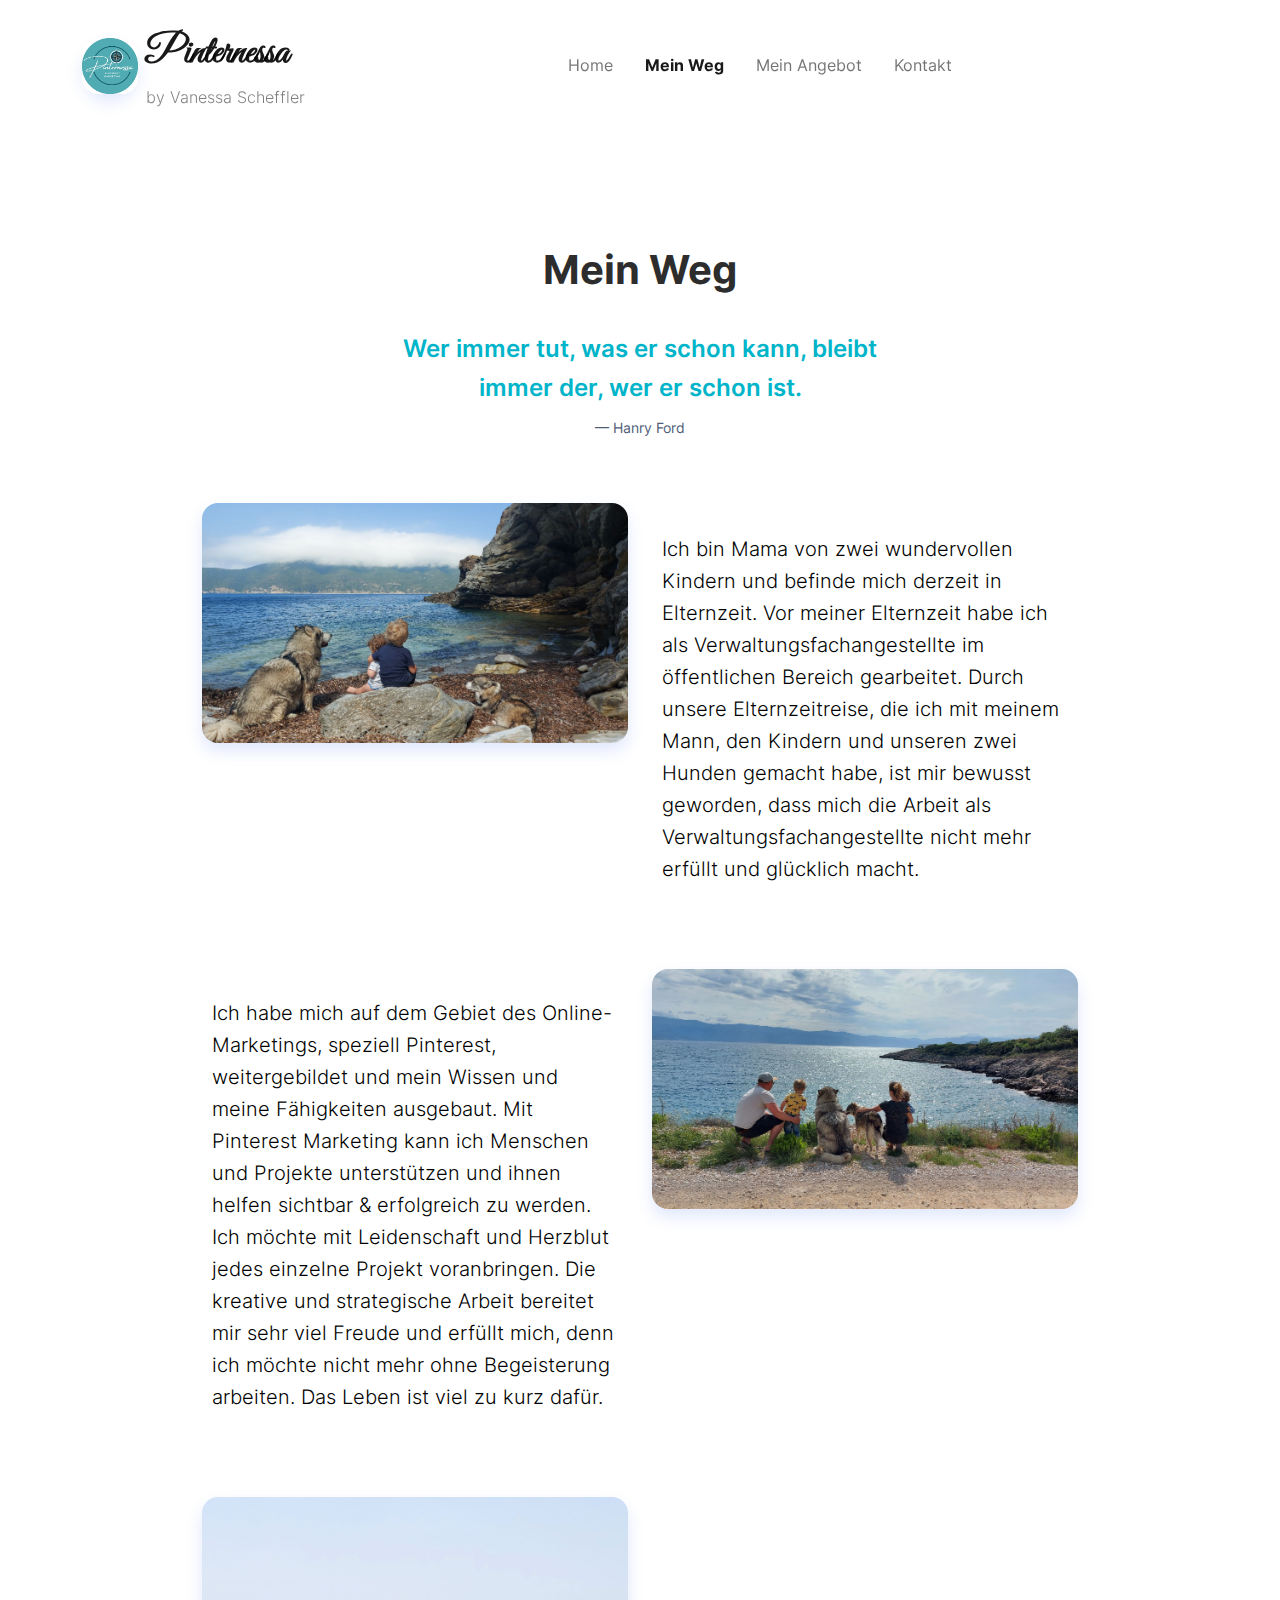
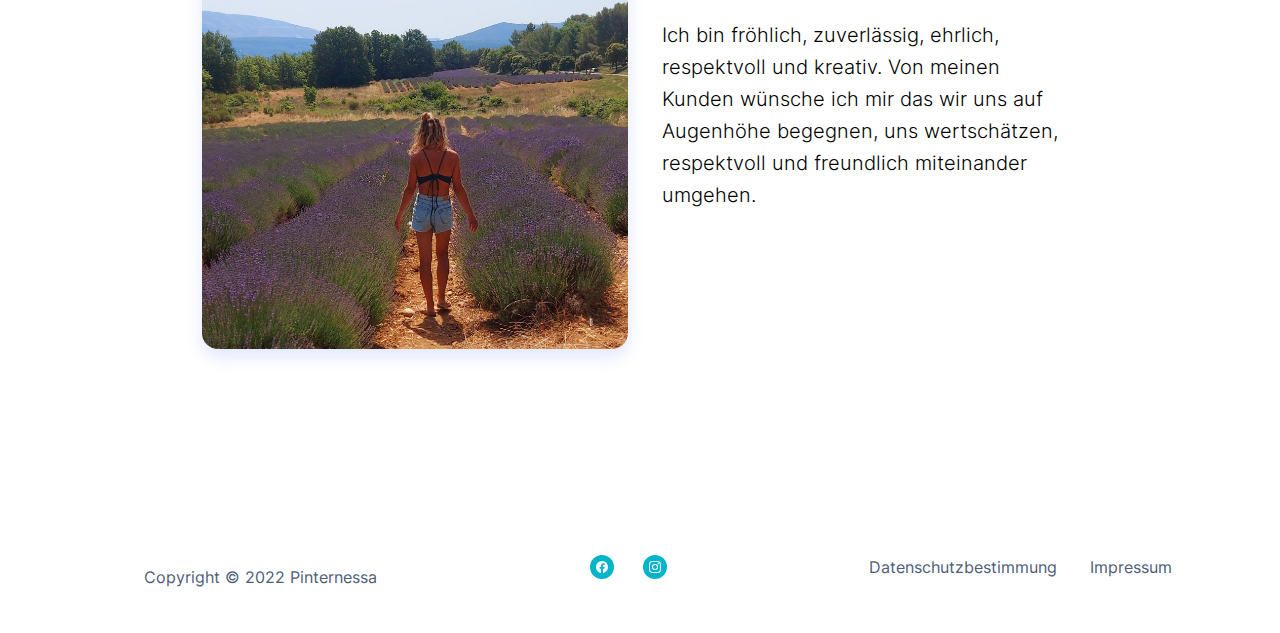
==== aboutMe.html @ 13e43223 "Init Repo" ====
<!DOCTYPE html>
<html lang="en">

<head>
    <meta charset="utf-8">
    <meta name="viewport" content="width=device-width, initial-scale=1.0, shrink-to-fit=no">
    <title>Home - Pinternessa</title>
    <link rel="stylesheet" href="assets/bootstrap/css/bootstrap.min.css">
    <link rel="stylesheet" href="assets/css/Aguafina%20Script.css">
    <link rel="stylesheet" href="assets/css/Great%20Vibes.css">
    <link rel="stylesheet" href="assets/css/Inter.css">
    <link rel="stylesheet" href="assets/css/aboute.css">
    <link rel="stylesheet" href="assets/css/Banner-Heading-Image-images.css">
    <link rel="stylesheet" href="assets/css/Footer-Clean-icons.css">
    <link rel="stylesheet" href="assets/css/Pricing-Free-Paid-badges.css">
</head>

<body style="/*background: url(&quot;design.jpg&quot;);*/background-position: 0 -60px;">
    <!-- Start: Navbar Centered Links -->
    <nav class="navbar navbar-light navbar-expand-md sticky-top d-xxl-flex justify-content-xxl-center align-items-xxl-center navbar-shrink py-3" id="mainNav">
        <div class="container"><a class="navbar-brand d-flex align-items-center" href="index.html"><span class="bs-icon-xs bs-icon-circle shadow d-flex justify-content-xxl-center align-items-xxl-center me-2 bs-icon"><img class="rounded img-fluid d-flex d-xxl-flex justify-content-center align-items-center justify-content-xxl-center align-items-xxl-center" src="assets/img/Pinternessa-logo-rund-400x400.jpg" style="border-radius: 15px;border-style: none;"></span>
                <div class="d-flex flex-column"><span class="fs-1 d-xxl-flex align-items-xxl-center" style="font-family: 'Great Vibes', serif;">Pinternessa</span><span class="fw-light text-black-50 d-xxl-flex align-items-xxl-center" style="font-size: 16px;">by Vanessa Scheffler</span></div>
            </a><button data-bs-toggle="collapse" class="navbar-toggler" data-bs-target="#navcol-1"><span class="visually-hidden">Toggle navigation</span><span class="navbar-toggler-icon"></span></button>
            <div class="collapse navbar-collapse d-xxl-flex align-items-xxl-center" id="navcol-1">
                <ul class="navbar-nav mx-auto">
                    <li class="nav-item"><a class="nav-link" href="index.html">Home</a></li>
                    <li class="nav-item"><a class="nav-link active" href="aboutMe.html">Mein Weg</a></li>
                    <li class="nav-item"><a class="nav-link" href="service.html">Mein Angebot</a></li>
                    <li class="nav-item"></li>
                    <li class="nav-item"><a class="nav-link" href="contacts.html">Kontakt</a></li>
                </ul>
            </div>
        </div>
    </nav><!-- End: Navbar Centered Links -->
    <main>
        <section>
            <!-- Start: my-story -->
            <section class="py-5">
                <!-- Start: Features Cards -->
                <div class="container py-4 py-xl-5">
                    <div class="row mb-4 mb-lg-5">
                        <div class="col-md-8 col-xl-6 col-xxl-8 text-center mx-auto">
                            <p class="fs-1 fw-bold mb-2">Mein Weg</p>
                            <figure>
                                <blockquote class="blockquote">
                                    <p class="fs-4 fw-semibold text-center text-info mb-0">Wer immer tut, was er schon kann, bleibt immer der, wer er schon ist.</p>
                                </blockquote>
                                <figcaption class="blockquote-footer fw-normal text-center text-muted">Hanry Ford</figcaption>
                            </figure>
                        </div>
                    </div>
                    <div class="row row-cols-1 row-cols-md-2 mx-auto" style="max-width: 900px;">
                        <div class="col d-xxl-flex align-items-xxl-center mb-5"><img class="rounded img-fluid shadow d-xxl-flex align-items-xxl-center" src="assets/img/20220523_105247.jpg"></div>
                        <div class="col d-md-flex align-items-md-end align-items-lg-center mb-5">
                            <div>
                                <p class="fs-5 fw-lighter text-start d-block" style="margin-top: 10px;padding-top: 20px;padding-bottom: 20px;"><span style="color: rgb(0, 0, 0); background-color: transparent;">Ich bin Mama von zwei wundervollen Kindern und befinde mich derzeit in Elternzeit. Vor meiner Elternzeit habe ich als Verwaltungsfachangestellte im öffentlichen Bereich gearbeitet. Durch unsere Elternzeitreise, die ich mit meinem Mann, den Kindern und unseren zwei Hunden gemacht habe, ist mir bewusst geworden, dass mich die Arbeit als Verwaltungsfachangestellte nicht mehr erfüllt und glücklich macht.</span><br></p>
                            </div>
                        </div>
                    </div>
                    <div class="row row-cols-1 row-cols-md-2 mx-auto" style="max-width: 900px;">
                        <div class="col d-xxl-flex order-md-last align-items-xxl-center mb-5"><img class="rounded img-fluid shadow" src="assets/img/20220514_095445.jpg"></div>
                        <div class="col d-md-flex align-items-md-end align-items-lg-center mb-5">
                            <div>
                                <h5 class="fw-bold"></h5>
                                <p class="fs-5 fw-lighter text-sm-start" style="padding-top: 20px;padding-bottom: 20px;margin-top: 0px;"><span style="color: rgb(0, 0, 0); background-color: transparent;">Ich habe mich auf dem Gebiet des Online-Marketings, speziell Pinterest, weitergebildet und mein Wissen und meine Fähigkeiten ausgebaut. Mit Pinterest Marketing kann ich Menschen und Projekte unterstützen und ihnen helfen sichtbar &amp; erfolgreich zu werden. Ich möchte mit Leidenschaft und Herzblut jedes einzelne Projekt voranbringen. Die kreative und strategische Arbeit bereitet mir sehr viel Freude und erfüllt mich, denn ich möchte nicht mehr ohne Begeisterung arbeiten. Das Leben ist viel zu kurz dafür.</span><br></p>
                            </div>
                        </div>
                    </div>
                    <div class="row row-cols-1 row-cols-md-2 mx-auto" style="max-width: 900px;">
                        <div class="col mb-5"><img class="rounded img-fluid shadow" src="assets/img/20220617_115810.jpg"></div>
                        <div class="col d-md-flex align-items-md-end align-items-lg-center mb-5">
                            <div>
                                <p class="fs-5 fw-lighter"><span style="color: rgb(0, 0, 0); background-color: transparent;">Ich bin fröhlich, zuverlässig, ehrlich, respektvoll und kreativ. Von meinen Kunden wünsche ich mir das wir uns auf Augenhöhe begegnen, uns wertschätzen, respektvoll und freundlich miteinander umgehen.</span><br></p>
                            </div>
                        </div>
                    </div>
                </div><!-- End: Features Cards -->
            </section><!-- End: my-story -->
        </section>
    </main><!-- Start: Footer Clean -->
    <footer class="text-center py-4" style="margin-top: 30px;position: relative;">
        <div class="container">
            <div class="row row-cols-1 row-cols-lg-3">
                <div class="col">
                    <p class="text-muted my-2">Copyright&nbsp;© 2022 Pinternessa</p>
                </div>
                <div class="col d-xxl-flex justify-content-xxl-center align-items-xxl-center">
                    <ul class="list-inline d-xxl-flex justify-content-xxl-center my-2">
                        <li class="list-inline-item me-4">
                            <div class="bs-icon-circle bs-icon-primary text-white text-bg-info bs-icon"><svg xmlns="http://www.w3.org/2000/svg" width="1em" height="1em" fill="currentColor" viewBox="0 0 16 16" class="bi bi-facebook">
                                    <path d="M16 8.049c0-4.446-3.582-8.05-8-8.05C3.58 0-.002 3.603-.002 8.05c0 4.017 2.926 7.347 6.75 7.951v-5.625h-2.03V8.05H6.75V6.275c0-2.017 1.195-3.131 3.022-3.131.876 0 1.791.157 1.791.157v1.98h-1.009c-.993 0-1.303.621-1.303 1.258v1.51h2.218l-.354 2.326H9.25V16c3.824-.604 6.75-3.934 6.75-7.951z"></path>
                                </svg></div>
                        </li>
                        <li class="list-inline-item" style="margin-right: 24px;">
                            <div class="bs-icon-circle bs-icon-primary text-white text-bg-info bs-icon"><svg xmlns="http://www.w3.org/2000/svg" width="1em" height="1em" fill="currentColor" viewBox="0 0 16 16" class="bi bi-instagram">
                                    <path d="M8 0C5.829 0 5.556.01 4.703.048 3.85.088 3.269.222 2.76.42a3.917 3.917 0 0 0-1.417.923A3.927 3.927 0 0 0 .42 2.76C.222 3.268.087 3.85.048 4.7.01 5.555 0 5.827 0 8.001c0 2.172.01 2.444.048 3.297.04.852.174 1.433.372 1.942.205.526.478.972.923 1.417.444.445.89.719 1.416.923.51.198 1.09.333 1.942.372C5.555 15.99 5.827 16 8 16s2.444-.01 3.298-.048c.851-.04 1.434-.174 1.943-.372a3.916 3.916 0 0 0 1.416-.923c.445-.445.718-.891.923-1.417.197-.509.332-1.09.372-1.942C15.99 10.445 16 10.173 16 8s-.01-2.445-.048-3.299c-.04-.851-.175-1.433-.372-1.941a3.926 3.926 0 0 0-.923-1.417A3.911 3.911 0 0 0 13.24.42c-.51-.198-1.092-.333-1.943-.372C10.443.01 10.172 0 7.998 0h.003zm-.717 1.442h.718c2.136 0 2.389.007 3.232.046.78.035 1.204.166 1.486.275.373.145.64.319.92.599.28.28.453.546.598.92.11.281.24.705.275 1.485.039.843.047 1.096.047 3.231s-.008 2.389-.047 3.232c-.035.78-.166 1.203-.275 1.485a2.47 2.47 0 0 1-.599.919c-.28.28-.546.453-.92.598-.28.11-.704.24-1.485.276-.843.038-1.096.047-3.232.047s-2.39-.009-3.233-.047c-.78-.036-1.203-.166-1.485-.276a2.478 2.478 0 0 1-.92-.598 2.48 2.48 0 0 1-.6-.92c-.109-.281-.24-.705-.275-1.485-.038-.843-.046-1.096-.046-3.233 0-2.136.008-2.388.046-3.231.036-.78.166-1.204.276-1.486.145-.373.319-.64.599-.92.28-.28.546-.453.92-.598.282-.11.705-.24 1.485-.276.738-.034 1.024-.044 2.515-.045v.002zm4.988 1.328a.96.96 0 1 0 0 1.92.96.96 0 0 0 0-1.92zm-4.27 1.122a4.109 4.109 0 1 0 0 8.217 4.109 4.109 0 0 0 0-8.217zm0 1.441a2.667 2.667 0 1 1 0 5.334 2.667 2.667 0 0 1 0-5.334z"></path>
                                </svg></div>
                        </li>
                    </ul>
                </div>
                <div class="col d-xxl-flex justify-content-xxl-center align-items-xxl-center">
                    <ul class="list-inline my-2">
                        <li class="list-inline-item"><a href="gdpr.html">Datenschutzbestimmung</a></li>
                        <li class="list-inline-item"><a href="imprint.html" style="padding-left: 20px;">Impressum</a></li>
                    </ul>
                </div>
            </div>
        </div>
    </footer><!-- End: Footer Clean -->
    <script src="https://cdnjs.cloudflare.com/ajax/libs/jquery/3.6.0/jquery.min.js"></script>
    <script src="https://cdn.jsdelivr.net/npm/bootstrap@5.2.0/dist/js/bootstrap.bundle.min.js"></script>
    <script src="assets/js/bold-and-bright.js"></script>
</body>

</html>
---- assets/css/Inter.css ----
@font-face {
	font-family: 'Inter';
	src: url(../../assets/fonts//s/inter/v12/UcC73FwrK3iLTeHuS_fvQtMwCp50KnMa2JL7SUc.woff2) format('woff2');
	font-weight: 300;
	font-style: normal;
	font-display: swap;
	unicode-range: U+0460-052F, U+1C80-1C88, U+20B4, U+2DE0-2DFF, U+A640-A69F, U+FE2E-FE2F;
}

@font-face {
	font-family: 'Inter';
	src: url(../../assets/fonts//s/inter/v12/UcC73FwrK3iLTeHuS_fvQtMwCp50KnMa0ZL7SUc.woff2) format('woff2');
	font-weight: 300;
	font-style: normal;
	font-display: swap;
	unicode-range: U+0301, U+0400-045F, U+0490-0491, U+04B0-04B1, U+2116;
}

@font-face {
	font-family: 'Inter';
	src: url(../../assets/fonts//s/inter/v12/UcC73FwrK3iLTeHuS_fvQtMwCp50KnMa2ZL7SUc.woff2) format('woff2');
	font-weight: 300;
	font-style: normal;
	font-display: swap;
	unicode-range: U+1F00-1FFF;
}

@font-face {
	font-family: 'Inter';
	src: url(../../assets/fonts//s/inter/v12/UcC73FwrK3iLTeHuS_fvQtMwCp50KnMa1pL7SUc.woff2) format('woff2');
	font-weight: 300;
	font-style: normal;
	font-display: swap;
	unicode-range: U+0370-03FF;
}

@font-face {
	font-family: 'Inter';
	src: url(../../assets/fonts//s/inter/v12/UcC73FwrK3iLTeHuS_fvQtMwCp50KnMa2pL7SUc.woff2) format('woff2');
	font-weight: 300;
	font-style: normal;
	font-display: swap;
	unicode-range: U+0102-0103, U+0110-0111, U+0128-0129, U+0168-0169, U+01A0-01A1, U+01AF-01B0, U+1EA0-1EF9, U+20AB;
}

@font-face {
	font-family: 'Inter';
	src: url(../../assets/fonts//s/inter/v12/UcC73FwrK3iLTeHuS_fvQtMwCp50KnMa25L7SUc.woff2) format('woff2');
	font-weight: 300;
	font-style: normal;
	font-display: swap;
	unicode-range: U+0100-024F, U+0259, U+1E00-1EFF, U+2020, U+20A0-20AB, U+20AD-20CF, U+2113, U+2C60-2C7F, U+A720-A7FF;
}

@font-face {
	font-family: 'Inter';
	src: url(../../assets/fonts//s/inter/v12/UcC73FwrK3iLTeHuS_fvQtMwCp50KnMa1ZL7.woff2) format('woff2');
	font-weight: 300;
	font-style: normal;
	font-display: swap;
	unicode-range: U+0000-00FF, U+0131, U+0152-0153, U+02BB-02BC, U+02C6, U+02DA, U+02DC, U+2000-206F, U+2074, U+20AC, U+2122, U+2191, U+2193, U+2212, U+2215, U+FEFF, U+FFFD;
}

@font-face {
	font-family: 'Inter';
	src: url(../../assets/fonts//s/inter/v12/UcC73FwrK3iLTeHuS_fvQtMwCp50KnMa2JL7SUc.woff2) format('woff2');
	font-weight: 400;
	font-style: normal;
	font-display: swap;
	unicode-range: U+0460-052F, U+1C80-1C88, U+20B4, U+2DE0-2DFF, U+A640-A69F, U+FE2E-FE2F;
}

@font-face {
	font-family: 'Inter';
	src: url(../../assets/fonts//s/inter/v12/UcC73FwrK3iLTeHuS_fvQtMwCp50KnMa0ZL7SUc.woff2) format('woff2');
	font-weight: 400;
	font-style: normal;
	font-display: swap;
	unicode-range: U+0301, U+0400-045F, U+0490-0491, U+04B0-04B1, U+2116;
}

@font-face {
	font-family: 'Inter';
	src: url(../../assets/fonts//s/inter/v12/UcC73FwrK3iLTeHuS_fvQtMwCp50KnMa2ZL7SUc.woff2) format('woff2');
	font-weight: 400;
	font-style: normal;
	font-display: swap;
	unicode-range: U+1F00-1FFF;
}

@font-face {
	font-family: 'Inter';
	src: url(../../assets/fonts//s/inter/v12/UcC73FwrK3iLTeHuS_fvQtMwCp50KnMa1pL7SUc.woff2) format('woff2');
	font-weight: 400;
	font-style: normal;
	font-display: swap;
	unicode-range: U+0370-03FF;
}

@font-face {
	font-family: 'Inter';
	src: url(../../assets/fonts//s/inter/v12/UcC73FwrK3iLTeHuS_fvQtMwCp50KnMa2pL7SUc.woff2) format('woff2');
	font-weight: 400;
	font-style: normal;
	font-display: swap;
	unicode-range: U+0102-0103, U+0110-0111, U+0128-0129, U+0168-0169, U+01A0-01A1, U+01AF-01B0, U+1EA0-1EF9, U+20AB;
}

@font-face {
	font-family: 'Inter';
	src: url(../../assets/fonts//s/inter/v12/UcC73FwrK3iLTeHuS_fvQtMwCp50KnMa25L7SUc.woff2) format('woff2');
	font-weight: 400;
	font-style: normal;
	font-display: swap;
	unicode-range: U+0100-024F, U+0259, U+1E00-1EFF, U+2020, U+20A0-20AB, U+20AD-20CF, U+2113, U+2C60-2C7F, U+A720-A7FF;
}

@font-face {
	font-family: 'Inter';
	src: url(../../assets/fonts//s/inter/v12/UcC73FwrK3iLTeHuS_fvQtMwCp50KnMa1ZL7.woff2) format('woff2');
	font-weight: 400;
	font-style: normal;
	font-display: swap;
	unicode-range: U+0000-00FF, U+0131, U+0152-0153, U+02BB-02BC, U+02C6, U+02DA, U+02DC, U+2000-206F, U+2074, U+20AC, U+2122, U+2191, U+2193, U+2212, U+2215, U+FEFF, U+FFFD;
}

@font-face {
	font-family: 'Inter';
	src: url(../../assets/fonts//s/inter/v12/UcC73FwrK3iLTeHuS_fvQtMwCp50KnMa2JL7SUc.woff2) format('woff2');
	font-weight: 600;
	font-style: normal;
	font-display: swap;
	unicode-range: U+0460-052F, U+1C80-1C88, U+20B4, U+2DE0-2DFF, U+A640-A69F, U+FE2E-FE2F;
}

@font-face {
	font-family: 'Inter';
	src: url(../../assets/fonts//s/inter/v12/UcC73FwrK3iLTeHuS_fvQtMwCp50KnMa0ZL7SUc.woff2) format('woff2');
	font-weight: 600;
	font-style: normal;
	font-display: swap;
	unicode-range: U+0301, U+0400-045F, U+0490-0491, U+04B0-04B1, U+2116;
}

@font-face {
	font-family: 'Inter';
	src: url(../../assets/fonts//s/inter/v12/UcC73FwrK3iLTeHuS_fvQtMwCp50KnMa2ZL7SUc.woff2) format('woff2');
	font-weight: 600;
	font-style: normal;
	font-display: swap;
	unicode-range: U+1F00-1FFF;
}

@font-face {
	font-family: 'Inter';
	src: url(../../assets/fonts//s/inter/v12/UcC73FwrK3iLTeHuS_fvQtMwCp50KnMa1pL7SUc.woff2) format('woff2');
	font-weight: 600;
	font-style: normal;
	font-display: swap;
	unicode-range: U+0370-03FF;
}

@font-face {
	font-family: 'Inter';
	src: url(../../assets/fonts//s/inter/v12/UcC73FwrK3iLTeHuS_fvQtMwCp50KnMa2pL7SUc.woff2) format('woff2');
	font-weight: 600;
	font-style: normal;
	font-display: swap;
	unicode-range: U+0102-0103, U+0110-0111, U+0128-0129, U+0168-0169, U+01A0-01A1, U+01AF-01B0, U+1EA0-1EF9, U+20AB;
}

@font-face {
	font-family: 'Inter';
	src: url(../../assets/fonts//s/inter/v12/UcC73FwrK3iLTeHuS_fvQtMwCp50KnMa25L7SUc.woff2) format('woff2');
	font-weight: 600;
	font-style: normal;
	font-display: swap;
	unicode-range: U+0100-024F, U+0259, U+1E00-1EFF, U+2020, U+20A0-20AB, U+20AD-20CF, U+2113, U+2C60-2C7F, U+A720-A7FF;
}

@font-face {
	font-family: 'Inter';
	src: url(../../assets/fonts//s/inter/v12/UcC73FwrK3iLTeHuS_fvQtMwCp50KnMa1ZL7.woff2) format('woff2');
	font-weight: 600;
	font-style: normal;
	font-display: swap;
	unicode-range: U+0000-00FF, U+0131, U+0152-0153, U+02BB-02BC, U+02C6, U+02DA, U+02DC, U+2000-206F, U+2074, U+20AC, U+2122, U+2191, U+2193, U+2212, U+2215, U+FEFF, U+FFFD;
}

@font-face {
	font-family: 'Inter';
	src: url(../../assets/fonts//s/inter/v12/UcC73FwrK3iLTeHuS_fvQtMwCp50KnMa2JL7SUc.woff2) format('woff2');
	font-weight: 700;
	font-style: normal;
	font-display: swap;
	unicode-range: U+0460-052F, U+1C80-1C88, U+20B4, U+2DE0-2DFF, U+A640-A69F, U+FE2E-FE2F;
}

@font-face {
	font-family: 'Inter';
	src: url(../../assets/fonts//s/inter/v12/UcC73FwrK3iLTeHuS_fvQtMwCp50KnMa0ZL7SUc.woff2) format('woff2');
	font-weight: 700;
	font-style: normal;
	font-display: swap;
	unicode-range: U+0301, U+0400-045F, U+0490-0491, U+04B0-04B1, U+2116;
}

@font-face {
	font-family: 'Inter';
	src: url(../../assets/fonts//s/inter/v12/UcC73FwrK3iLTeHuS_fvQtMwCp50KnMa2ZL7SUc.woff2) format('woff2');
	font-weight: 700;
	font-style: normal;
	font-display: swap;
	unicode-range: U+1F00-1FFF;
}

@font-face {
	font-family: 'Inter';
	src: url(../../assets/fonts//s/inter/v12/UcC73FwrK3iLTeHuS_fvQtMwCp50KnMa1pL7SUc.woff2) format('woff2');
	font-weight: 700;
	font-style: normal;
	font-display: swap;
	unicode-range: U+0370-03FF;
}

@font-face {
	font-family: 'Inter';
	src: url(../../assets/fonts//s/inter/v12/UcC73FwrK3iLTeHuS_fvQtMwCp50KnMa2pL7SUc.woff2) format('woff2');
	font-weight: 700;
	font-style: normal;
	font-display: swap;
	unicode-range: U+0102-0103, U+0110-0111, U+0128-0129, U+0168-0169, U+01A0-01A1, U+01AF-01B0, U+1EA0-1EF9, U+20AB;
}

@font-face {
	font-family: 'Inter';
	src: url(../../assets/fonts//s/inter/v12/UcC73FwrK3iLTeHuS_fvQtMwCp50KnMa25L7SUc.woff2) format('woff2');
	font-weight: 700;
	font-style: normal;
	font-display: swap;
	unicode-range: U+0100-024F, U+0259, U+1E00-1EFF, U+2020, U+20A0-20AB, U+20AD-20CF, U+2113, U+2C60-2C7F, U+A720-A7FF;
}

@font-face {
	font-family: 'Inter';
	src: url(../../assets/fonts//s/inter/v12/UcC73FwrK3iLTeHuS_fvQtMwCp50KnMa1ZL7.woff2) format('woff2');
	font-weight: 700;
	font-style: normal;
	font-display: swap;
	unicode-range: U+0000-00FF, U+0131, U+0152-0153, U+02BB-02BC, U+02C6, U+02DA, U+02DC, U+2000-206F, U+2074, U+20AC, U+2122, U+2191, U+2193, U+2212, U+2215, U+FEFF, U+FFFD;
}

@font-face {
	font-family: 'Inter';
	src: url(../../assets/fonts//s/inter/v12/UcC73FwrK3iLTeHuS_fvQtMwCp50KnMa2JL7SUc.woff2) format('woff2');
	font-weight: 800;
	font-style: normal;
	font-display: swap;
	unicode-range: U+0460-052F, U+1C80-1C88, U+20B4, U+2DE0-2DFF, U+A640-A69F, U+FE2E-FE2F;
}

@font-face {
	font-family: 'Inter';
	src: url(../../assets/fonts//s/inter/v12/UcC73FwrK3iLTeHuS_fvQtMwCp50KnMa0ZL7SUc.woff2) format('woff2');
	font-weight: 800;
	font-style: normal;
	font-display: swap;
	unicode-range: U+0301, U+0400-045F, U+0490-0491, U+04B0-04B1, U+2116;
}

@font-face {
	font-family: 'Inter';
	src: url(../../assets/fonts//s/inter/v12/UcC73FwrK3iLTeHuS_fvQtMwCp50KnMa2ZL7SUc.woff2) format('woff2');
	font-weight: 800;
	font-style: normal;
	font-display: swap;
	unicode-range: U+1F00-1FFF;
}

@font-face {
	font-family: 'Inter';
	src: url(../../assets/fonts//s/inter/v12/UcC73FwrK3iLTeHuS_fvQtMwCp50KnMa1pL7SUc.woff2) format('woff2');
	font-weight: 800;
	font-style: normal;
	font-display: swap;
	unicode-range: U+0370-03FF;
}

@font-face {
	font-family: 'Inter';
	src: url(../../assets/fonts//s/inter/v12/UcC73FwrK3iLTeHuS_fvQtMwCp50KnMa2pL7SUc.woff2) format('woff2');
	font-weight: 800;
	font-style: normal;
	font-display: swap;
	unicode-range: U+0102-0103, U+0110-0111, U+0128-0129, U+0168-0169, U+01A0-01A1, U+01AF-01B0, U+1EA0-1EF9, U+20AB;
}

@font-face {
	font-family: 'Inter';
	src: url(../../assets/fonts//s/inter/v12/UcC73FwrK3iLTeHuS_fvQtMwCp50KnMa25L7SUc.woff2) format('woff2');
	font-weight: 800;
	font-style: normal;
	font-display: swap;
	unicode-range: U+0100-024F, U+0259, U+1E00-1EFF, U+2020, U+20A0-20AB, U+20AD-20CF, U+2113, U+2C60-2C7F, U+A720-A7FF;
}

@font-face {
	font-family: 'Inter';
	src: url(../../assets/fonts//s/inter/v12/UcC73FwrK3iLTeHuS_fvQtMwCp50KnMa1ZL7.woff2) format('woff2');
	font-weight: 800;
	font-style: normal;
	font-display: swap;
	unicode-range: U+0000-00FF, U+0131, U+0152-0153, U+02BB-02BC, U+02C6, U+02DA, U+02DC, U+2000-206F, U+2074, U+20AC, U+2122, U+2191, U+2193, U+2212, U+2215, U+FEFF, U+FFFD;
}
---- assets/css/aboute.css ----
@media (min-width: 300px) {
  .bs-icon-xs.bs-icon-circle.bs-icon {
    width: 56px;
    height: 56px;
  }
}

@media (min-width: 768px) {
  h1 {
    text-align: center;
  }
}

@media (min-width: 300px) {
  section {
    position: relative;
  }
}

@media (min-width: 300px) {
  footer {
  }
}
---- assets/css/Banner-Heading-Image-images.css ----
.fit-cover {
  object-fit: cover;
}

@media (min-width: 300px) {
  p {
    padding-right: 10px;
    padding-left: 10px;
    padding-bottom: 10px;
    padding-top: 10px;
    margin-bottom: 16px;
  }
}

@media (min-width: 300px) {
  div {
    padding-top: 0px;
  }
}
---- assets/css/Footer-Clean-icons.css ----
.bs-icon {
  --bs-icon-size: .75rem;
  display: flex;
  flex-shrink: 0;
  justify-content: center;
  align-items: center;
  font-size: var(--bs-icon-size);
  width: calc(var(--bs-icon-size) * 2);
  height: calc(var(--bs-icon-size) * 2);
  color: var(--bs-primary);
}

.bs-icon-xs {
  --bs-icon-size: 1rem;
  width: calc(var(--bs-icon-size) * 1.5);
  height: calc(var(--bs-icon-size) * 1.5);
}

.bs-icon-sm {
  --bs-icon-size: 1rem;
}

.bs-icon-md {
  --bs-icon-size: 1.5rem;
}

.bs-icon-lg {
  --bs-icon-size: 2rem;
}

.bs-icon-xl {
  --bs-icon-size: 2.5rem;
}

.bs-icon.bs-icon-primary {
  color: var(--bs-white);
  background: var(--bs-primary);
}

.bs-icon.bs-icon-primary-light {
  color: var(--bs-primary);
  background: rgba(var(--bs-primary-rgb), .2);
}

.bs-icon.bs-icon-semi-white {
  color: var(--bs-primary);
  background: rgba(255, 255, 255, .5);
}

.bs-icon.bs-icon-rounded {
  border-radius: .5rem;
}

.bs-icon.bs-icon-circle {
  border-radius: 50%;
}
---- assets/css/Pricing-Free-Paid-badges.css ----
.bg-white-300 {
  background: rgba(255, 255, 255, 0.3) !important;
}

.rounded-bottom-left {
  border-radius: 0;
  border-bottom-left-radius: .25rem!important;
}

.rounded-bottom-right {
  border-radius: 0;
  border-bottom-right-radius: .25rem!important;
}
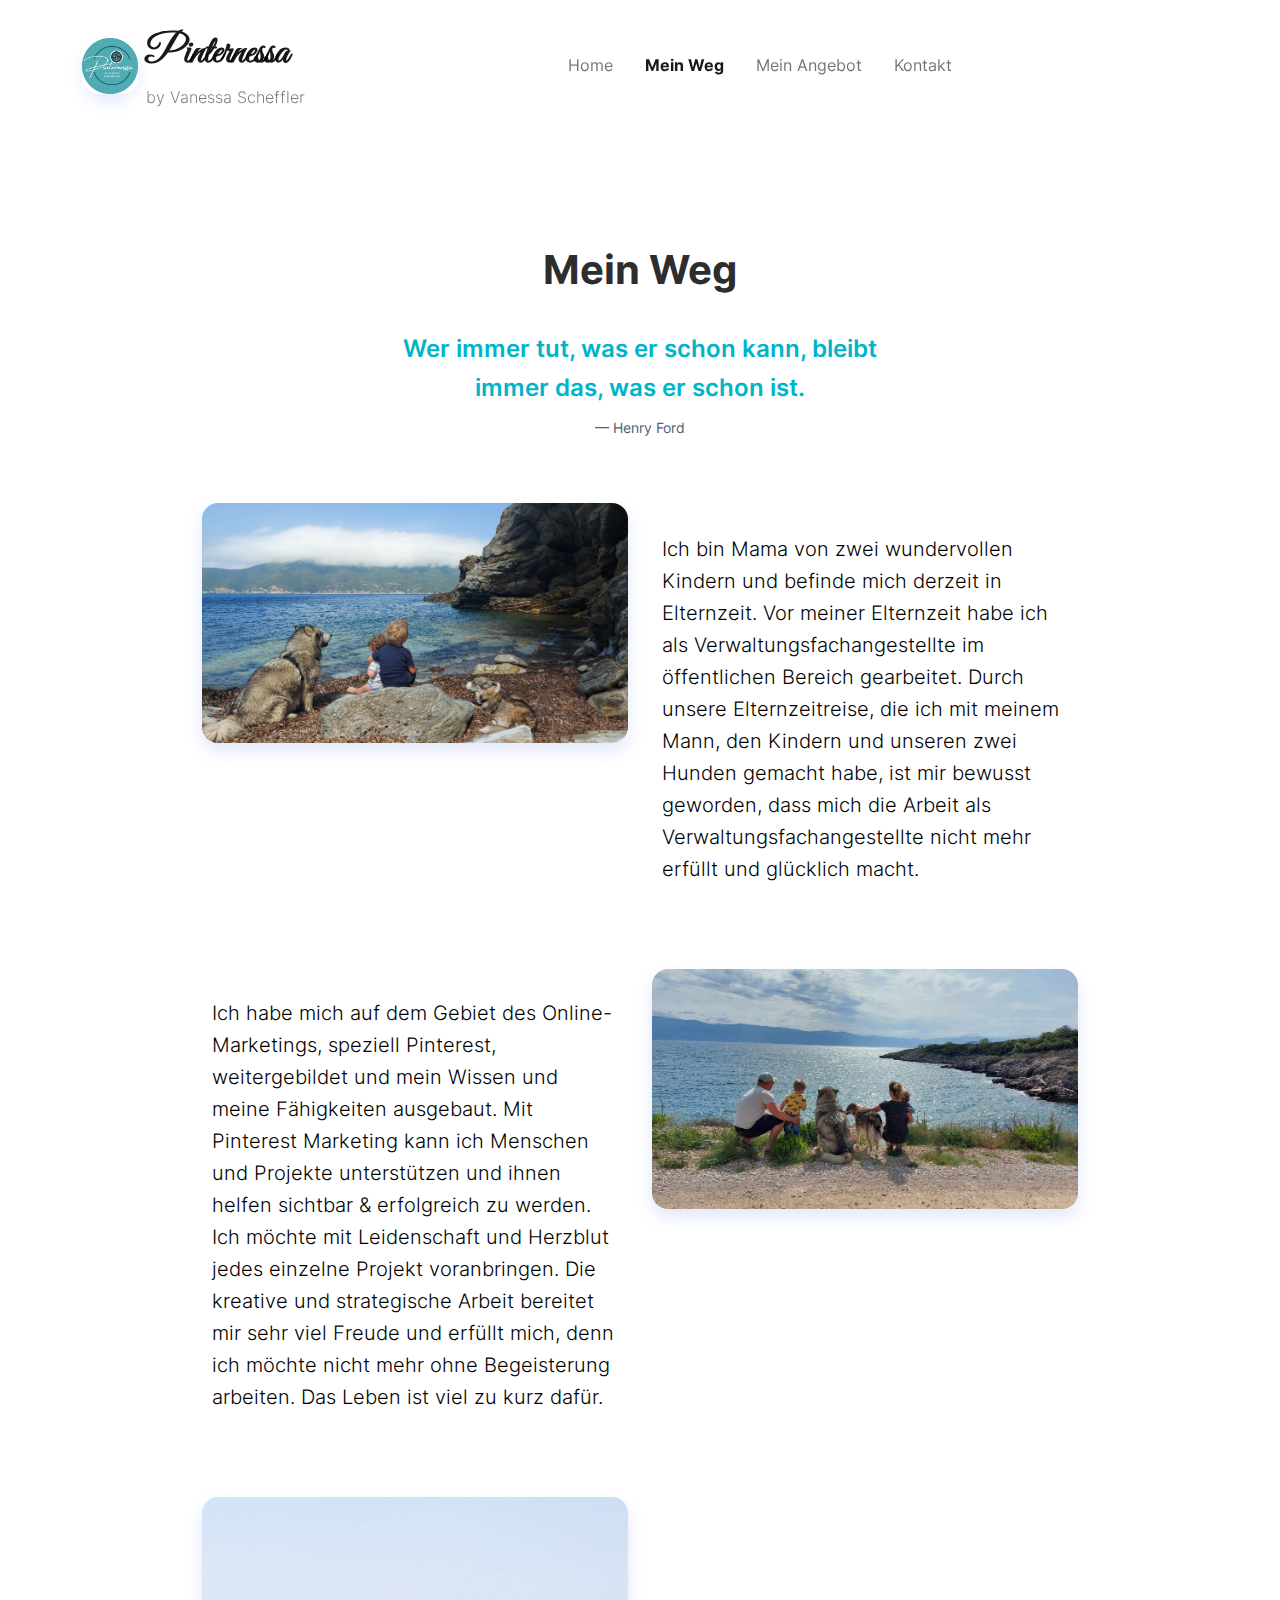
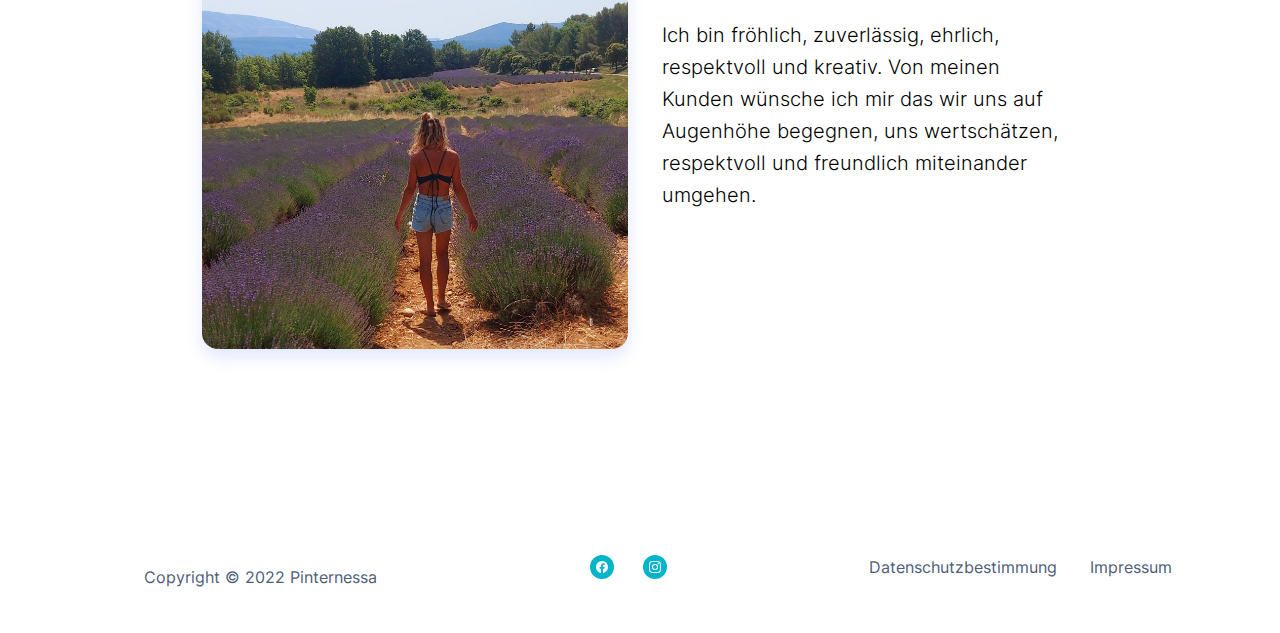
==== commit 60fc21a1: "Fix Typos" ====
--- a/aboutMe.html
+++ b/aboutMe.html
@@ -43,9 +43,9 @@
                             <p class="fs-1 fw-bold mb-2">Mein Weg</p>
                             <figure>
                                 <blockquote class="blockquote">
-                                    <p class="fs-4 fw-semibold text-center text-info mb-0">Wer immer tut, was er schon kann, bleibt immer der, wer er schon ist.</p>
+                                    <p class="fs-4 fw-semibold text-center text-info mb-0">Wer immer tut, was er schon kann, bleibt immer das, was er schon ist.</p>
                                 </blockquote>
-                                <figcaption class="blockquote-footer fw-normal text-center text-muted">Hanry Ford</figcaption>
+                                <figcaption class="blockquote-footer fw-normal text-center text-muted">Henry Ford</figcaption>
                             </figure>
                         </div>
                     </div>
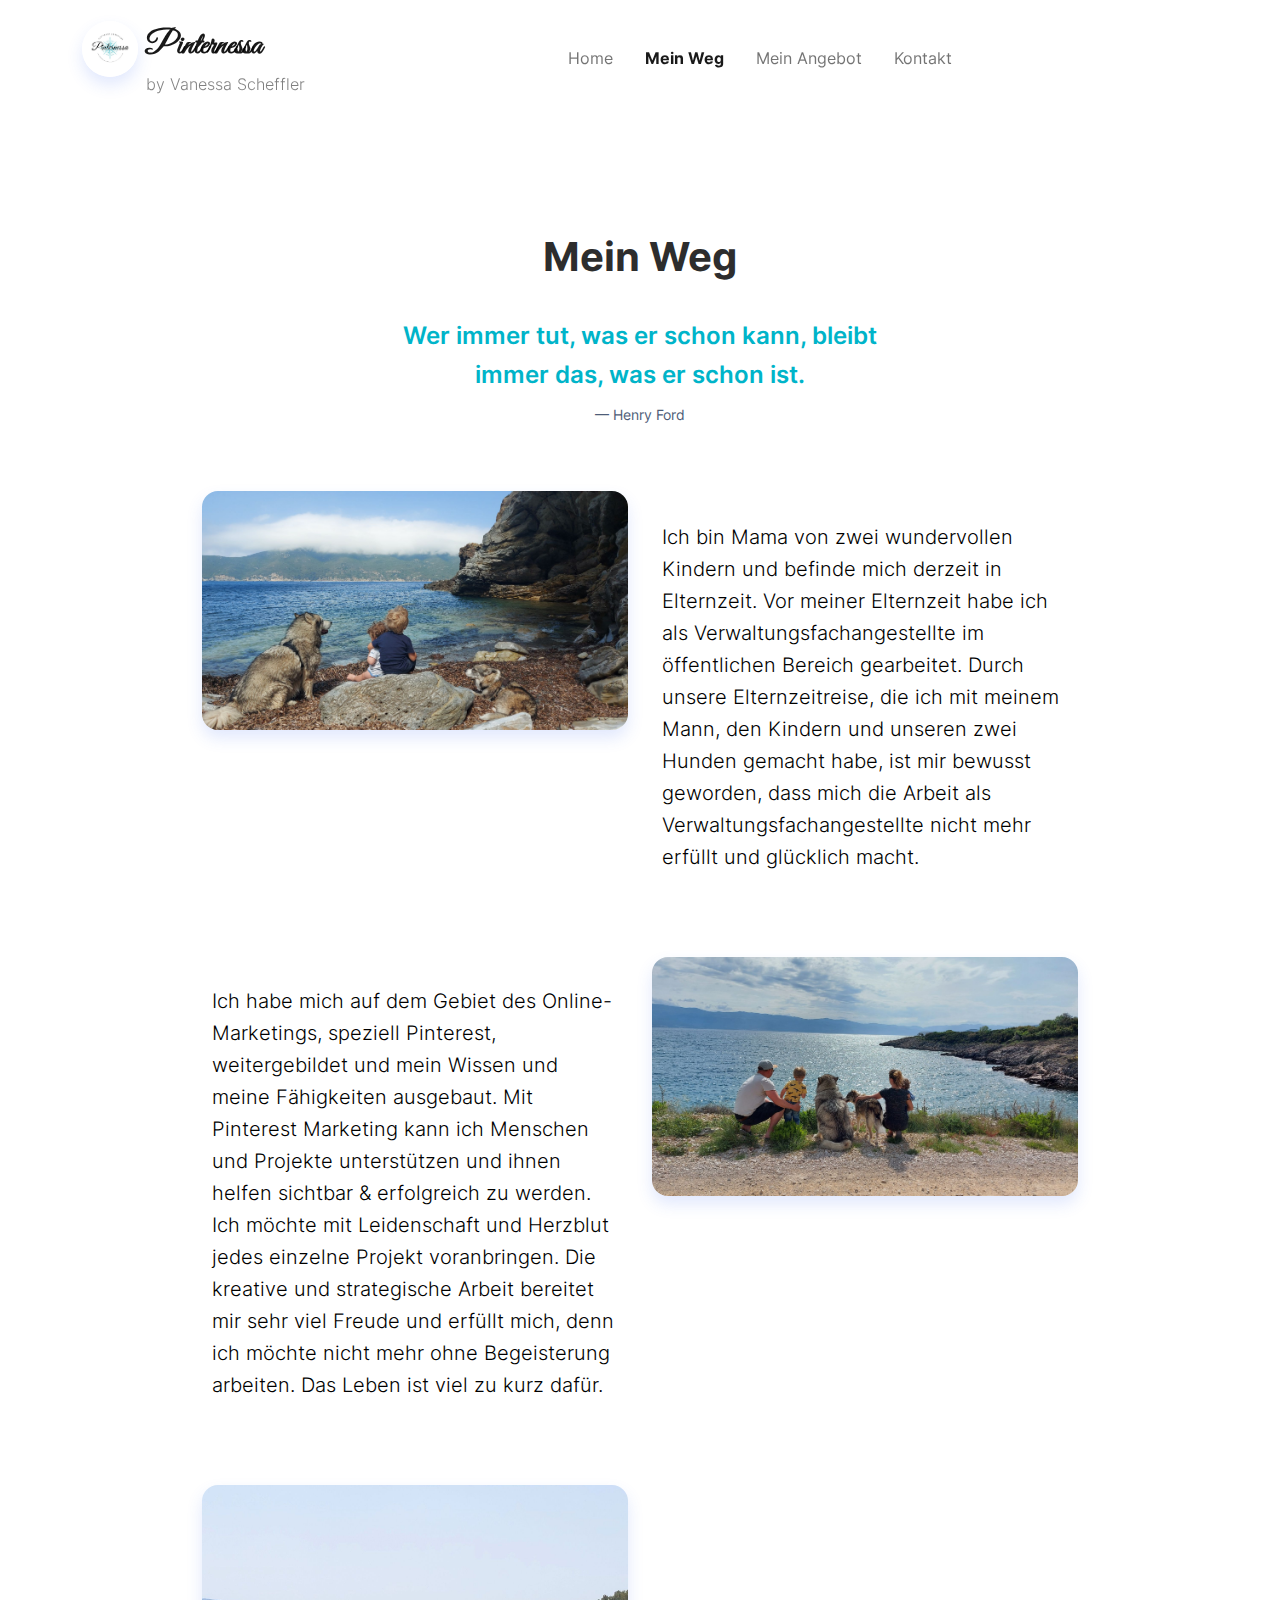
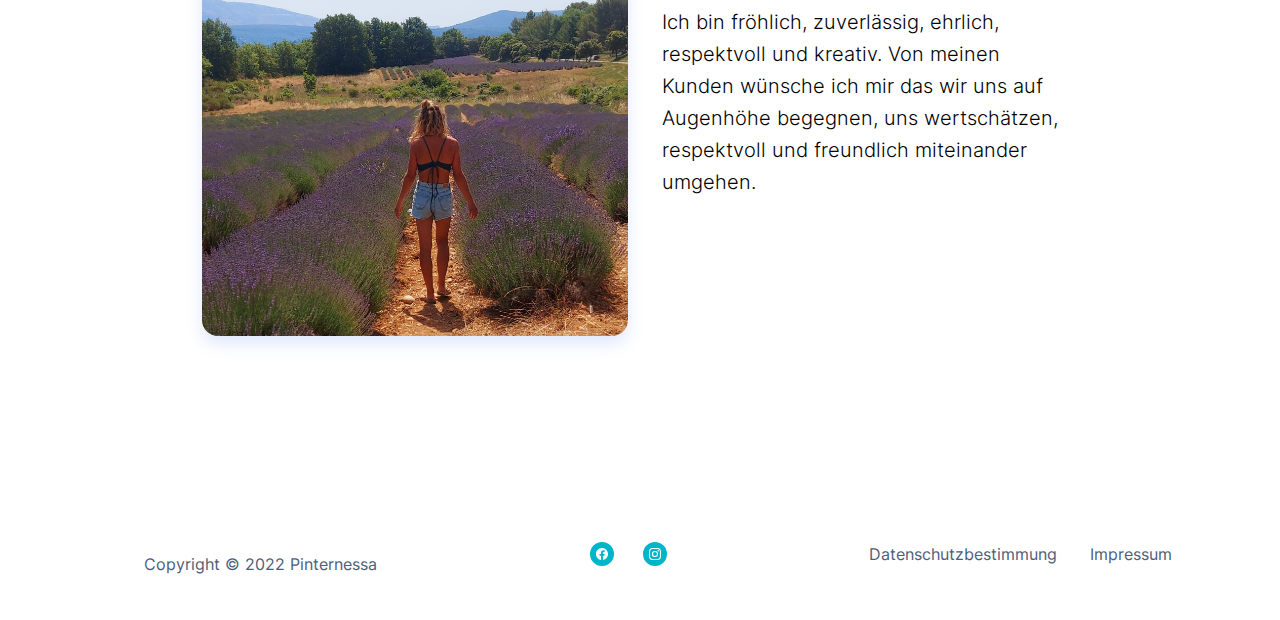
==== commit 45ac803d: "Update logo and add links for facebook and instagram" ====
--- a/aboutMe.html
+++ b/aboutMe.html
@@ -5,38 +5,35 @@
     <meta charset="utf-8">
     <meta name="viewport" content="width=device-width, initial-scale=1.0, shrink-to-fit=no">
     <title>Home - Pinternessa</title>
-    <link rel="stylesheet" href="assets/bootstrap/css/bootstrap.min.css">
-    <link rel="stylesheet" href="assets/css/Aguafina%20Script.css">
-    <link rel="stylesheet" href="assets/css/Great%20Vibes.css">
-    <link rel="stylesheet" href="assets/css/Inter.css">
-    <link rel="stylesheet" href="assets/css/aboute.css">
-    <link rel="stylesheet" href="assets/css/Banner-Heading-Image-images.css">
-    <link rel="stylesheet" href="assets/css/Footer-Clean-icons.css">
-    <link rel="stylesheet" href="assets/css/Pricing-Free-Paid-badges.css">
+    <link rel="stylesheet" href="/assets/bootstrap/css/bootstrap.min.css?h=63c49130f916e8761302328c73ff1917">
+    <link rel="stylesheet" href="/assets/css/Aguafina%20Script.css?h=c0593dbd5085aac370089d6ad6724bc7">
+    <link rel="stylesheet" href="/assets/css/Great%20Vibes.css?h=d238a261d172c9559227dc8862751a60">
+    <link rel="stylesheet" href="/assets/css/Inter.css?h=e559d4c112f0d1464320c249228c083c">
+    <link rel="stylesheet" href="/assets/css/aboute.css?h=dc24535947bfc460cdce420868512f1c">
+    <link rel="stylesheet" href="/assets/css/Banner-Heading-Image-images.css?h=a1bf7ba5e55551e3e0028fe3887bb806">
+    <link rel="stylesheet" href="/assets/css/Footer-Clean-icons.css?h=befd8a398792e305b7ffd4a176b5b585">
+    <link rel="stylesheet" href="/assets/css/Pricing-Free-Paid-badges.css?h=966f4a3faf034d0f7f9779567201fb70">
 </head>
 
 <body style="/*background: url(&quot;design.jpg&quot;);*/background-position: 0 -60px;">
-    <!-- Start: Navbar Centered Links -->
     <nav class="navbar navbar-light navbar-expand-md sticky-top d-xxl-flex justify-content-xxl-center align-items-xxl-center navbar-shrink py-3" id="mainNav">
-        <div class="container"><a class="navbar-brand d-flex align-items-center" href="index.html"><span class="bs-icon-xs bs-icon-circle shadow d-flex justify-content-xxl-center align-items-xxl-center me-2 bs-icon"><img class="rounded img-fluid d-flex d-xxl-flex justify-content-center align-items-center justify-content-xxl-center align-items-xxl-center" src="assets/img/Pinternessa-logo-rund-400x400.jpg" style="border-radius: 15px;border-style: none;"></span>
-                <div class="d-flex flex-column"><span class="fs-1 d-xxl-flex align-items-xxl-center" style="font-family: 'Great Vibes', serif;">Pinternessa</span><span class="fw-light text-black-50 d-xxl-flex align-items-xxl-center" style="font-size: 16px;">by Vanessa Scheffler</span></div>
+        <div class="container"><a class="navbar-brand d-flex justify-content-xxl-center align-items-xxl-center" href="/index.html"><span class="bs-icon-xs bs-icon-circle shadow d-flex justify-content-xxl-center align-items-xxl-center me-2 bs-icon"><img class="rounded-circle img-fluid d-flex d-xxl-flex justify-content-center align-items-center justify-content-xxl-center align-items-xxl-center" style="border-style: none;border-radius: 15px;" src="/assets/img/neues%20logo.jpg?h=c5e541caf47153fca6211c704aef795e"></span>
+                <div class="d-flex flex-column"><span class="fs-2 d-xxl-flex align-items-xxl-center" style="font-family: 'Great Vibes', serif;">Pinternessa</span><span class="fs-6 fw-light text-black-50 d-xxl-flex align-items-xxl-center" style="font-size: 16px;">by Vanessa Scheffler</span></div>
             </a><button data-bs-toggle="collapse" class="navbar-toggler" data-bs-target="#navcol-1"><span class="visually-hidden">Toggle navigation</span><span class="navbar-toggler-icon"></span></button>
             <div class="collapse navbar-collapse d-xxl-flex align-items-xxl-center" id="navcol-1">
                 <ul class="navbar-nav mx-auto">
-                    <li class="nav-item"><a class="nav-link" href="index.html">Home</a></li>
-                    <li class="nav-item"><a class="nav-link active" href="aboutMe.html">Mein Weg</a></li>
-                    <li class="nav-item"><a class="nav-link" href="service.html">Mein Angebot</a></li>
+                    <li class="nav-item"><a class="nav-link" href="/index.html">Home</a></li>
+                    <li class="nav-item"><a class="nav-link active" href="/aboutMe.html">Mein Weg</a></li>
+                    <li class="nav-item"><a class="nav-link" href="/service.html">Mein Angebot</a></li>
                     <li class="nav-item"></li>
-                    <li class="nav-item"><a class="nav-link" href="contacts.html">Kontakt</a></li>
+                    <li class="nav-item"><a class="nav-link" href="/contacts.html">Kontakt</a></li>
                 </ul>
             </div>
         </div>
-    </nav><!-- End: Navbar Centered Links -->
+    </nav>
     <main>
         <section>
-            <!-- Start: my-story -->
             <section class="py-5">
-                <!-- Start: Features Cards -->
                 <div class="container py-4 py-xl-5">
                     <div class="row mb-4 mb-lg-5">
                         <div class="col-md-8 col-xl-6 col-xxl-8 text-center mx-auto">
@@ -50,7 +47,7 @@
                         </div>
                     </div>
                     <div class="row row-cols-1 row-cols-md-2 mx-auto" style="max-width: 900px;">
-                        <div class="col d-xxl-flex align-items-xxl-center mb-5"><img class="rounded img-fluid shadow d-xxl-flex align-items-xxl-center" src="assets/img/20220523_105247.jpg"></div>
+                        <div class="col d-xxl-flex align-items-xxl-center mb-5"><img class="rounded img-fluid shadow d-xxl-flex align-items-xxl-center" src="/assets/img/20220523_105247.jpg?h=23f5b12297101e0e249c33056a0fc582"></div>
                         <div class="col d-md-flex align-items-md-end align-items-lg-center mb-5">
                             <div>
                                 <p class="fs-5 fw-lighter text-start d-block" style="margin-top: 10px;padding-top: 20px;padding-bottom: 20px;"><span style="color: rgb(0, 0, 0); background-color: transparent;">Ich bin Mama von zwei wundervollen Kindern und befinde mich derzeit in Elternzeit. Vor meiner Elternzeit habe ich als Verwaltungsfachangestellte im öffentlichen Bereich gearbeitet. Durch unsere Elternzeitreise, die ich mit meinem Mann, den Kindern und unseren zwei Hunden gemacht habe, ist mir bewusst geworden, dass mich die Arbeit als Verwaltungsfachangestellte nicht mehr erfüllt und glücklich macht.</span><br></p>
@@ -58,7 +55,7 @@
                         </div>
                     </div>
                     <div class="row row-cols-1 row-cols-md-2 mx-auto" style="max-width: 900px;">
-                        <div class="col d-xxl-flex order-md-last align-items-xxl-center mb-5"><img class="rounded img-fluid shadow" src="assets/img/20220514_095445.jpg"></div>
+                        <div class="col d-xxl-flex order-md-last align-items-xxl-center mb-5"><img class="rounded img-fluid shadow" src="/assets/img/20220514_095445.jpg?h=276dee00bfd2ab85256ff6b4b3439d46"></div>
                         <div class="col d-md-flex align-items-md-end align-items-lg-center mb-5">
                             <div>
                                 <h5 class="fw-bold"></h5>
@@ -67,18 +64,18 @@
                         </div>
                     </div>
                     <div class="row row-cols-1 row-cols-md-2 mx-auto" style="max-width: 900px;">
-                        <div class="col mb-5"><img class="rounded img-fluid shadow" src="assets/img/20220617_115810.jpg"></div>
+                        <div class="col mb-5"><img class="rounded img-fluid shadow" src="/assets/img/20220617_115810.jpg?h=028caeea8b2e6e6afdc4f77cc7495ca6"></div>
                         <div class="col d-md-flex align-items-md-end align-items-lg-center mb-5">
                             <div>
                                 <p class="fs-5 fw-lighter"><span style="color: rgb(0, 0, 0); background-color: transparent;">Ich bin fröhlich, zuverlässig, ehrlich, respektvoll und kreativ. Von meinen Kunden wünsche ich mir das wir uns auf Augenhöhe begegnen, uns wertschätzen, respektvoll und freundlich miteinander umgehen.</span><br></p>
                             </div>
                         </div>
                     </div>
-                </div><!-- End: Features Cards -->
-            </section><!-- End: my-story -->
+                </div>
+            </section>
         </section>
-    </main><!-- Start: Footer Clean -->
-    <footer class="text-center py-4" style="margin-top: 30px;position: relative;">
+    </main>
+    <footer class="text-center py-4" style="margin-top: 30px;">
         <div class="container">
             <div class="row row-cols-1 row-cols-lg-3">
                 <div class="col">
@@ -86,30 +83,30 @@
                 </div>
                 <div class="col d-xxl-flex justify-content-xxl-center align-items-xxl-center">
                     <ul class="list-inline d-xxl-flex justify-content-xxl-center my-2">
-                        <li class="list-inline-item me-4">
-                            <div class="bs-icon-circle bs-icon-primary text-white text-bg-info bs-icon"><svg xmlns="http://www.w3.org/2000/svg" width="1em" height="1em" fill="currentColor" viewBox="0 0 16 16" class="bi bi-facebook">
-                                    <path d="M16 8.049c0-4.446-3.582-8.05-8-8.05C3.58 0-.002 3.603-.002 8.05c0 4.017 2.926 7.347 6.75 7.951v-5.625h-2.03V8.05H6.75V6.275c0-2.017 1.195-3.131 3.022-3.131.876 0 1.791.157 1.791.157v1.98h-1.009c-.993 0-1.303.621-1.303 1.258v1.51h2.218l-.354 2.326H9.25V16c3.824-.604 6.75-3.934 6.75-7.951z"></path>
-                                </svg></div>
-                        </li>
-                        <li class="list-inline-item" style="margin-right: 24px;">
-                            <div class="bs-icon-circle bs-icon-primary text-white text-bg-info bs-icon"><svg xmlns="http://www.w3.org/2000/svg" width="1em" height="1em" fill="currentColor" viewBox="0 0 16 16" class="bi bi-instagram">
-                                    <path d="M8 0C5.829 0 5.556.01 4.703.048 3.85.088 3.269.222 2.76.42a3.917 3.917 0 0 0-1.417.923A3.927 3.927 0 0 0 .42 2.76C.222 3.268.087 3.85.048 4.7.01 5.555 0 5.827 0 8.001c0 2.172.01 2.444.048 3.297.04.852.174 1.433.372 1.942.205.526.478.972.923 1.417.444.445.89.719 1.416.923.51.198 1.09.333 1.942.372C5.555 15.99 5.827 16 8 16s2.444-.01 3.298-.048c.851-.04 1.434-.174 1.943-.372a3.916 3.916 0 0 0 1.416-.923c.445-.445.718-.891.923-1.417.197-.509.332-1.09.372-1.942C15.99 10.445 16 10.173 16 8s-.01-2.445-.048-3.299c-.04-.851-.175-1.433-.372-1.941a3.926 3.926 0 0 0-.923-1.417A3.911 3.911 0 0 0 13.24.42c-.51-.198-1.092-.333-1.943-.372C10.443.01 10.172 0 7.998 0h.003zm-.717 1.442h.718c2.136 0 2.389.007 3.232.046.78.035 1.204.166 1.486.275.373.145.64.319.92.599.28.28.453.546.598.92.11.281.24.705.275 1.485.039.843.047 1.096.047 3.231s-.008 2.389-.047 3.232c-.035.78-.166 1.203-.275 1.485a2.47 2.47 0 0 1-.599.919c-.28.28-.546.453-.92.598-.28.11-.704.24-1.485.276-.843.038-1.096.047-3.232.047s-2.39-.009-3.233-.047c-.78-.036-1.203-.166-1.485-.276a2.478 2.478 0 0 1-.92-.598 2.48 2.48 0 0 1-.6-.92c-.109-.281-.24-.705-.275-1.485-.038-.843-.046-1.096-.046-3.233 0-2.136.008-2.388.046-3.231.036-.78.166-1.204.276-1.486.145-.373.319-.64.599-.92.28-.28.546-.453.92-.598.282-.11.705-.24 1.485-.276.738-.034 1.024-.044 2.515-.045v.002zm4.988 1.328a.96.96 0 1 0 0 1.92.96.96 0 0 0 0-1.92zm-4.27 1.122a4.109 4.109 0 1 0 0 8.217 4.109 4.109 0 0 0 0-8.217zm0 1.441a2.667 2.667 0 1 1 0 5.334 2.667 2.667 0 0 1 0-5.334z"></path>
-                                </svg></div>
-                        </li>
+                        <li class="list-inline-item me-4"><a href="https://www.facebook.com/profile.php?id=100085278049199">
+                                <div class="bs-icon-circle bs-icon-primary text-white text-bg-info bs-icon"><svg xmlns="http://www.w3.org/2000/svg" width="1em" height="1em" fill="currentColor" viewBox="0 0 16 16" class="bi bi-facebook">
+                                        <path d="M16 8.049c0-4.446-3.582-8.05-8-8.05C3.58 0-.002 3.603-.002 8.05c0 4.017 2.926 7.347 6.75 7.951v-5.625h-2.03V8.05H6.75V6.275c0-2.017 1.195-3.131 3.022-3.131.876 0 1.791.157 1.791.157v1.98h-1.009c-.993 0-1.303.621-1.303 1.258v1.51h2.218l-.354 2.326H9.25V16c3.824-.604 6.75-3.934 6.75-7.951z"></path>
+                                    </svg></div>
+                            </a></li>
+                        <li class="list-inline-item" style="margin-right: 24px;"><a href="https://www.instagram.com/nesse95/">
+                                <div class="bs-icon-circle bs-icon-primary text-white text-bg-info bs-icon"><svg xmlns="http://www.w3.org/2000/svg" width="1em" height="1em" fill="currentColor" viewBox="0 0 16 16" class="bi bi-instagram">
+                                        <path d="M8 0C5.829 0 5.556.01 4.703.048 3.85.088 3.269.222 2.76.42a3.917 3.917 0 0 0-1.417.923A3.927 3.927 0 0 0 .42 2.76C.222 3.268.087 3.85.048 4.7.01 5.555 0 5.827 0 8.001c0 2.172.01 2.444.048 3.297.04.852.174 1.433.372 1.942.205.526.478.972.923 1.417.444.445.89.719 1.416.923.51.198 1.09.333 1.942.372C5.555 15.99 5.827 16 8 16s2.444-.01 3.298-.048c.851-.04 1.434-.174 1.943-.372a3.916 3.916 0 0 0 1.416-.923c.445-.445.718-.891.923-1.417.197-.509.332-1.09.372-1.942C15.99 10.445 16 10.173 16 8s-.01-2.445-.048-3.299c-.04-.851-.175-1.433-.372-1.941a3.926 3.926 0 0 0-.923-1.417A3.911 3.911 0 0 0 13.24.42c-.51-.198-1.092-.333-1.943-.372C10.443.01 10.172 0 7.998 0h.003zm-.717 1.442h.718c2.136 0 2.389.007 3.232.046.78.035 1.204.166 1.486.275.373.145.64.319.92.599.28.28.453.546.598.92.11.281.24.705.275 1.485.039.843.047 1.096.047 3.231s-.008 2.389-.047 3.232c-.035.78-.166 1.203-.275 1.485a2.47 2.47 0 0 1-.599.919c-.28.28-.546.453-.92.598-.28.11-.704.24-1.485.276-.843.038-1.096.047-3.232.047s-2.39-.009-3.233-.047c-.78-.036-1.203-.166-1.485-.276a2.478 2.478 0 0 1-.92-.598 2.48 2.48 0 0 1-.6-.92c-.109-.281-.24-.705-.275-1.485-.038-.843-.046-1.096-.046-3.233 0-2.136.008-2.388.046-3.231.036-.78.166-1.204.276-1.486.145-.373.319-.64.599-.92.28-.28.546-.453.92-.598.282-.11.705-.24 1.485-.276.738-.034 1.024-.044 2.515-.045v.002zm4.988 1.328a.96.96 0 1 0 0 1.92.96.96 0 0 0 0-1.92zm-4.27 1.122a4.109 4.109 0 1 0 0 8.217 4.109 4.109 0 0 0 0-8.217zm0 1.441a2.667 2.667 0 1 1 0 5.334 2.667 2.667 0 0 1 0-5.334z"></path>
+                                    </svg></div>
+                            </a></li>
                     </ul>
                 </div>
                 <div class="col d-xxl-flex justify-content-xxl-center align-items-xxl-center">
                     <ul class="list-inline my-2">
-                        <li class="list-inline-item"><a href="gdpr.html">Datenschutzbestimmung</a></li>
-                        <li class="list-inline-item"><a href="imprint.html" style="padding-left: 20px;">Impressum</a></li>
+                        <li class="list-inline-item"><a href="/gdpr.html">Datenschutzbestimmung</a></li>
+                        <li class="list-inline-item"><a href="/imprint.html" style="padding-left: 20px;">Impressum</a></li>
                     </ul>
                 </div>
             </div>
         </div>
-    </footer><!-- End: Footer Clean -->
+    </footer>
     <script src="https://cdnjs.cloudflare.com/ajax/libs/jquery/3.6.0/jquery.min.js"></script>
     <script src="https://cdn.jsdelivr.net/npm/bootstrap@5.2.0/dist/js/bootstrap.bundle.min.js"></script>
-    <script src="assets/js/bold-and-bright.js"></script>
+    <script src="/assets/js/bold-and-bright.js?h=914b066f52f5e2b2583e4d1558c90518"></script>
 </body>
 
 </html>--- a/assets/css/Inter.css
+++ b/assets/css/Inter.css
@@ -1,312 +1,312 @@
 @font-face {
 	font-family: 'Inter';
-	src: url(../../assets/fonts//s/inter/v12/UcC73FwrK3iLTeHuS_fvQtMwCp50KnMa2JL7SUc.woff2) format('woff2');
-	font-weight: 300;
-	font-style: normal;
-	font-display: swap;
-	unicode-range: U+0460-052F, U+1C80-1C88, U+20B4, U+2DE0-2DFF, U+A640-A69F, U+FE2E-FE2F;
-}
-
-@font-face {
-	font-family: 'Inter';
-	src: url(../../assets/fonts//s/inter/v12/UcC73FwrK3iLTeHuS_fvQtMwCp50KnMa0ZL7SUc.woff2) format('woff2');
-	font-weight: 300;
-	font-style: normal;
-	font-display: swap;
-	unicode-range: U+0301, U+0400-045F, U+0490-0491, U+04B0-04B1, U+2116;
-}
-
-@font-face {
-	font-family: 'Inter';
-	src: url(../../assets/fonts//s/inter/v12/UcC73FwrK3iLTeHuS_fvQtMwCp50KnMa2ZL7SUc.woff2) format('woff2');
-	font-weight: 300;
-	font-style: normal;
-	font-display: swap;
-	unicode-range: U+1F00-1FFF;
-}
-
-@font-face {
-	font-family: 'Inter';
-	src: url(../../assets/fonts//s/inter/v12/UcC73FwrK3iLTeHuS_fvQtMwCp50KnMa1pL7SUc.woff2) format('woff2');
-	font-weight: 300;
-	font-style: normal;
-	font-display: swap;
-	unicode-range: U+0370-03FF;
-}
-
-@font-face {
-	font-family: 'Inter';
-	src: url(../../assets/fonts//s/inter/v12/UcC73FwrK3iLTeHuS_fvQtMwCp50KnMa2pL7SUc.woff2) format('woff2');
-	font-weight: 300;
-	font-style: normal;
-	font-display: swap;
-	unicode-range: U+0102-0103, U+0110-0111, U+0128-0129, U+0168-0169, U+01A0-01A1, U+01AF-01B0, U+1EA0-1EF9, U+20AB;
-}
-
-@font-face {
-	font-family: 'Inter';
-	src: url(../../assets/fonts//s/inter/v12/UcC73FwrK3iLTeHuS_fvQtMwCp50KnMa25L7SUc.woff2) format('woff2');
-	font-weight: 300;
-	font-style: normal;
-	font-display: swap;
-	unicode-range: U+0100-024F, U+0259, U+1E00-1EFF, U+2020, U+20A0-20AB, U+20AD-20CF, U+2113, U+2C60-2C7F, U+A720-A7FF;
-}
-
-@font-face {
-	font-family: 'Inter';
-	src: url(../../assets/fonts//s/inter/v12/UcC73FwrK3iLTeHuS_fvQtMwCp50KnMa1ZL7.woff2) format('woff2');
-	font-weight: 300;
-	font-style: normal;
-	font-display: swap;
-	unicode-range: U+0000-00FF, U+0131, U+0152-0153, U+02BB-02BC, U+02C6, U+02DA, U+02DC, U+2000-206F, U+2074, U+20AC, U+2122, U+2191, U+2193, U+2212, U+2215, U+FEFF, U+FFFD;
-}
-
-@font-face {
-	font-family: 'Inter';
-	src: url(../../assets/fonts//s/inter/v12/UcC73FwrK3iLTeHuS_fvQtMwCp50KnMa2JL7SUc.woff2) format('woff2');
-	font-weight: 400;
-	font-style: normal;
-	font-display: swap;
-	unicode-range: U+0460-052F, U+1C80-1C88, U+20B4, U+2DE0-2DFF, U+A640-A69F, U+FE2E-FE2F;
-}
-
-@font-face {
-	font-family: 'Inter';
-	src: url(../../assets/fonts//s/inter/v12/UcC73FwrK3iLTeHuS_fvQtMwCp50KnMa0ZL7SUc.woff2) format('woff2');
-	font-weight: 400;
-	font-style: normal;
-	font-display: swap;
-	unicode-range: U+0301, U+0400-045F, U+0490-0491, U+04B0-04B1, U+2116;
-}
-
-@font-face {
-	font-family: 'Inter';
-	src: url(../../assets/fonts//s/inter/v12/UcC73FwrK3iLTeHuS_fvQtMwCp50KnMa2ZL7SUc.woff2) format('woff2');
-	font-weight: 400;
-	font-style: normal;
-	font-display: swap;
-	unicode-range: U+1F00-1FFF;
-}
-
-@font-face {
-	font-family: 'Inter';
-	src: url(../../assets/fonts//s/inter/v12/UcC73FwrK3iLTeHuS_fvQtMwCp50KnMa1pL7SUc.woff2) format('woff2');
-	font-weight: 400;
-	font-style: normal;
-	font-display: swap;
-	unicode-range: U+0370-03FF;
-}
-
-@font-face {
-	font-family: 'Inter';
-	src: url(../../assets/fonts//s/inter/v12/UcC73FwrK3iLTeHuS_fvQtMwCp50KnMa2pL7SUc.woff2) format('woff2');
-	font-weight: 400;
-	font-style: normal;
-	font-display: swap;
-	unicode-range: U+0102-0103, U+0110-0111, U+0128-0129, U+0168-0169, U+01A0-01A1, U+01AF-01B0, U+1EA0-1EF9, U+20AB;
-}
-
-@font-face {
-	font-family: 'Inter';
-	src: url(../../assets/fonts//s/inter/v12/UcC73FwrK3iLTeHuS_fvQtMwCp50KnMa25L7SUc.woff2) format('woff2');
-	font-weight: 400;
-	font-style: normal;
-	font-display: swap;
-	unicode-range: U+0100-024F, U+0259, U+1E00-1EFF, U+2020, U+20A0-20AB, U+20AD-20CF, U+2113, U+2C60-2C7F, U+A720-A7FF;
-}
-
-@font-face {
-	font-family: 'Inter';
-	src: url(../../assets/fonts//s/inter/v12/UcC73FwrK3iLTeHuS_fvQtMwCp50KnMa1ZL7.woff2) format('woff2');
-	font-weight: 400;
-	font-style: normal;
-	font-display: swap;
-	unicode-range: U+0000-00FF, U+0131, U+0152-0153, U+02BB-02BC, U+02C6, U+02DA, U+02DC, U+2000-206F, U+2074, U+20AC, U+2122, U+2191, U+2193, U+2212, U+2215, U+FEFF, U+FFFD;
-}
-
-@font-face {
-	font-family: 'Inter';
-	src: url(../../assets/fonts//s/inter/v12/UcC73FwrK3iLTeHuS_fvQtMwCp50KnMa2JL7SUc.woff2) format('woff2');
-	font-weight: 600;
-	font-style: normal;
-	font-display: swap;
-	unicode-range: U+0460-052F, U+1C80-1C88, U+20B4, U+2DE0-2DFF, U+A640-A69F, U+FE2E-FE2F;
-}
-
-@font-face {
-	font-family: 'Inter';
-	src: url(../../assets/fonts//s/inter/v12/UcC73FwrK3iLTeHuS_fvQtMwCp50KnMa0ZL7SUc.woff2) format('woff2');
-	font-weight: 600;
-	font-style: normal;
-	font-display: swap;
-	unicode-range: U+0301, U+0400-045F, U+0490-0491, U+04B0-04B1, U+2116;
-}
-
-@font-face {
-	font-family: 'Inter';
-	src: url(../../assets/fonts//s/inter/v12/UcC73FwrK3iLTeHuS_fvQtMwCp50KnMa2ZL7SUc.woff2) format('woff2');
-	font-weight: 600;
-	font-style: normal;
-	font-display: swap;
-	unicode-range: U+1F00-1FFF;
-}
-
-@font-face {
-	font-family: 'Inter';
-	src: url(../../assets/fonts//s/inter/v12/UcC73FwrK3iLTeHuS_fvQtMwCp50KnMa1pL7SUc.woff2) format('woff2');
-	font-weight: 600;
-	font-style: normal;
-	font-display: swap;
-	unicode-range: U+0370-03FF;
-}
-
-@font-face {
-	font-family: 'Inter';
-	src: url(../../assets/fonts//s/inter/v12/UcC73FwrK3iLTeHuS_fvQtMwCp50KnMa2pL7SUc.woff2) format('woff2');
-	font-weight: 600;
-	font-style: normal;
-	font-display: swap;
-	unicode-range: U+0102-0103, U+0110-0111, U+0128-0129, U+0168-0169, U+01A0-01A1, U+01AF-01B0, U+1EA0-1EF9, U+20AB;
-}
-
-@font-face {
-	font-family: 'Inter';
-	src: url(../../assets/fonts//s/inter/v12/UcC73FwrK3iLTeHuS_fvQtMwCp50KnMa25L7SUc.woff2) format('woff2');
-	font-weight: 600;
-	font-style: normal;
-	font-display: swap;
-	unicode-range: U+0100-024F, U+0259, U+1E00-1EFF, U+2020, U+20A0-20AB, U+20AD-20CF, U+2113, U+2C60-2C7F, U+A720-A7FF;
-}
-
-@font-face {
-	font-family: 'Inter';
-	src: url(../../assets/fonts//s/inter/v12/UcC73FwrK3iLTeHuS_fvQtMwCp50KnMa1ZL7.woff2) format('woff2');
-	font-weight: 600;
-	font-style: normal;
-	font-display: swap;
-	unicode-range: U+0000-00FF, U+0131, U+0152-0153, U+02BB-02BC, U+02C6, U+02DA, U+02DC, U+2000-206F, U+2074, U+20AC, U+2122, U+2191, U+2193, U+2212, U+2215, U+FEFF, U+FFFD;
-}
-
-@font-face {
-	font-family: 'Inter';
-	src: url(../../assets/fonts//s/inter/v12/UcC73FwrK3iLTeHuS_fvQtMwCp50KnMa2JL7SUc.woff2) format('woff2');
-	font-weight: 700;
-	font-style: normal;
-	font-display: swap;
-	unicode-range: U+0460-052F, U+1C80-1C88, U+20B4, U+2DE0-2DFF, U+A640-A69F, U+FE2E-FE2F;
-}
-
-@font-face {
-	font-family: 'Inter';
-	src: url(../../assets/fonts//s/inter/v12/UcC73FwrK3iLTeHuS_fvQtMwCp50KnMa0ZL7SUc.woff2) format('woff2');
-	font-weight: 700;
-	font-style: normal;
-	font-display: swap;
-	unicode-range: U+0301, U+0400-045F, U+0490-0491, U+04B0-04B1, U+2116;
-}
-
-@font-face {
-	font-family: 'Inter';
-	src: url(../../assets/fonts//s/inter/v12/UcC73FwrK3iLTeHuS_fvQtMwCp50KnMa2ZL7SUc.woff2) format('woff2');
-	font-weight: 700;
-	font-style: normal;
-	font-display: swap;
-	unicode-range: U+1F00-1FFF;
-}
-
-@font-face {
-	font-family: 'Inter';
-	src: url(../../assets/fonts//s/inter/v12/UcC73FwrK3iLTeHuS_fvQtMwCp50KnMa1pL7SUc.woff2) format('woff2');
-	font-weight: 700;
-	font-style: normal;
-	font-display: swap;
-	unicode-range: U+0370-03FF;
-}
-
-@font-face {
-	font-family: 'Inter';
-	src: url(../../assets/fonts//s/inter/v12/UcC73FwrK3iLTeHuS_fvQtMwCp50KnMa2pL7SUc.woff2) format('woff2');
-	font-weight: 700;
-	font-style: normal;
-	font-display: swap;
-	unicode-range: U+0102-0103, U+0110-0111, U+0128-0129, U+0168-0169, U+01A0-01A1, U+01AF-01B0, U+1EA0-1EF9, U+20AB;
-}
-
-@font-face {
-	font-family: 'Inter';
-	src: url(../../assets/fonts//s/inter/v12/UcC73FwrK3iLTeHuS_fvQtMwCp50KnMa25L7SUc.woff2) format('woff2');
-	font-weight: 700;
-	font-style: normal;
-	font-display: swap;
-	unicode-range: U+0100-024F, U+0259, U+1E00-1EFF, U+2020, U+20A0-20AB, U+20AD-20CF, U+2113, U+2C60-2C7F, U+A720-A7FF;
-}
-
-@font-face {
-	font-family: 'Inter';
-	src: url(../../assets/fonts//s/inter/v12/UcC73FwrK3iLTeHuS_fvQtMwCp50KnMa1ZL7.woff2) format('woff2');
-	font-weight: 700;
-	font-style: normal;
-	font-display: swap;
-	unicode-range: U+0000-00FF, U+0131, U+0152-0153, U+02BB-02BC, U+02C6, U+02DA, U+02DC, U+2000-206F, U+2074, U+20AC, U+2122, U+2191, U+2193, U+2212, U+2215, U+FEFF, U+FFFD;
-}
-
-@font-face {
-	font-family: 'Inter';
-	src: url(../../assets/fonts//s/inter/v12/UcC73FwrK3iLTeHuS_fvQtMwCp50KnMa2JL7SUc.woff2) format('woff2');
-	font-weight: 800;
-	font-style: normal;
-	font-display: swap;
-	unicode-range: U+0460-052F, U+1C80-1C88, U+20B4, U+2DE0-2DFF, U+A640-A69F, U+FE2E-FE2F;
-}
-
-@font-face {
-	font-family: 'Inter';
-	src: url(../../assets/fonts//s/inter/v12/UcC73FwrK3iLTeHuS_fvQtMwCp50KnMa0ZL7SUc.woff2) format('woff2');
-	font-weight: 800;
-	font-style: normal;
-	font-display: swap;
-	unicode-range: U+0301, U+0400-045F, U+0490-0491, U+04B0-04B1, U+2116;
-}
-
-@font-face {
-	font-family: 'Inter';
-	src: url(../../assets/fonts//s/inter/v12/UcC73FwrK3iLTeHuS_fvQtMwCp50KnMa2ZL7SUc.woff2) format('woff2');
-	font-weight: 800;
-	font-style: normal;
-	font-display: swap;
-	unicode-range: U+1F00-1FFF;
-}
-
-@font-face {
-	font-family: 'Inter';
-	src: url(../../assets/fonts//s/inter/v12/UcC73FwrK3iLTeHuS_fvQtMwCp50KnMa1pL7SUc.woff2) format('woff2');
-	font-weight: 800;
-	font-style: normal;
-	font-display: swap;
-	unicode-range: U+0370-03FF;
-}
-
-@font-face {
-	font-family: 'Inter';
-	src: url(../../assets/fonts//s/inter/v12/UcC73FwrK3iLTeHuS_fvQtMwCp50KnMa2pL7SUc.woff2) format('woff2');
-	font-weight: 800;
-	font-style: normal;
-	font-display: swap;
-	unicode-range: U+0102-0103, U+0110-0111, U+0128-0129, U+0168-0169, U+01A0-01A1, U+01AF-01B0, U+1EA0-1EF9, U+20AB;
-}
-
-@font-face {
-	font-family: 'Inter';
-	src: url(../../assets/fonts//s/inter/v12/UcC73FwrK3iLTeHuS_fvQtMwCp50KnMa25L7SUc.woff2) format('woff2');
-	font-weight: 800;
-	font-style: normal;
-	font-display: swap;
-	unicode-range: U+0100-024F, U+0259, U+1E00-1EFF, U+2020, U+20A0-20AB, U+20AD-20CF, U+2113, U+2C60-2C7F, U+A720-A7FF;
-}
-
-@font-face {
-	font-family: 'Inter';
-	src: url(../../assets/fonts//s/inter/v12/UcC73FwrK3iLTeHuS_fvQtMwCp50KnMa1ZL7.woff2) format('woff2');
+	src: url(/assets/fonts//s/inter/v12/UcC73FwrK3iLTeHuS_fvQtMwCp50KnMa2JL7SUc.woff2?h=e559d4c112f0d1464320c249228c083c) format('woff2');
+	font-weight: 300;
+	font-style: normal;
+	font-display: swap;
+	unicode-range: U+0460-052F, U+1C80-1C88, U+20B4, U+2DE0-2DFF, U+A640-A69F, U+FE2E-FE2F;
+}
+
+@font-face {
+	font-family: 'Inter';
+	src: url(/assets/fonts//s/inter/v12/UcC73FwrK3iLTeHuS_fvQtMwCp50KnMa0ZL7SUc.woff2?h=e559d4c112f0d1464320c249228c083c) format('woff2');
+	font-weight: 300;
+	font-style: normal;
+	font-display: swap;
+	unicode-range: U+0301, U+0400-045F, U+0490-0491, U+04B0-04B1, U+2116;
+}
+
+@font-face {
+	font-family: 'Inter';
+	src: url(/assets/fonts//s/inter/v12/UcC73FwrK3iLTeHuS_fvQtMwCp50KnMa2ZL7SUc.woff2?h=e559d4c112f0d1464320c249228c083c) format('woff2');
+	font-weight: 300;
+	font-style: normal;
+	font-display: swap;
+	unicode-range: U+1F00-1FFF;
+}
+
+@font-face {
+	font-family: 'Inter';
+	src: url(/assets/fonts//s/inter/v12/UcC73FwrK3iLTeHuS_fvQtMwCp50KnMa1pL7SUc.woff2?h=e559d4c112f0d1464320c249228c083c) format('woff2');
+	font-weight: 300;
+	font-style: normal;
+	font-display: swap;
+	unicode-range: U+0370-03FF;
+}
+
+@font-face {
+	font-family: 'Inter';
+	src: url(/assets/fonts//s/inter/v12/UcC73FwrK3iLTeHuS_fvQtMwCp50KnMa2pL7SUc.woff2?h=e559d4c112f0d1464320c249228c083c) format('woff2');
+	font-weight: 300;
+	font-style: normal;
+	font-display: swap;
+	unicode-range: U+0102-0103, U+0110-0111, U+0128-0129, U+0168-0169, U+01A0-01A1, U+01AF-01B0, U+1EA0-1EF9, U+20AB;
+}
+
+@font-face {
+	font-family: 'Inter';
+	src: url(/assets/fonts//s/inter/v12/UcC73FwrK3iLTeHuS_fvQtMwCp50KnMa25L7SUc.woff2?h=e559d4c112f0d1464320c249228c083c) format('woff2');
+	font-weight: 300;
+	font-style: normal;
+	font-display: swap;
+	unicode-range: U+0100-024F, U+0259, U+1E00-1EFF, U+2020, U+20A0-20AB, U+20AD-20CF, U+2113, U+2C60-2C7F, U+A720-A7FF;
+}
+
+@font-face {
+	font-family: 'Inter';
+	src: url(/assets/fonts//s/inter/v12/UcC73FwrK3iLTeHuS_fvQtMwCp50KnMa1ZL7.woff2?h=e559d4c112f0d1464320c249228c083c) format('woff2');
+	font-weight: 300;
+	font-style: normal;
+	font-display: swap;
+	unicode-range: U+0000-00FF, U+0131, U+0152-0153, U+02BB-02BC, U+02C6, U+02DA, U+02DC, U+2000-206F, U+2074, U+20AC, U+2122, U+2191, U+2193, U+2212, U+2215, U+FEFF, U+FFFD;
+}
+
+@font-face {
+	font-family: 'Inter';
+	src: url(/assets/fonts//s/inter/v12/UcC73FwrK3iLTeHuS_fvQtMwCp50KnMa2JL7SUc.woff2?h=e559d4c112f0d1464320c249228c083c) format('woff2');
+	font-weight: 400;
+	font-style: normal;
+	font-display: swap;
+	unicode-range: U+0460-052F, U+1C80-1C88, U+20B4, U+2DE0-2DFF, U+A640-A69F, U+FE2E-FE2F;
+}
+
+@font-face {
+	font-family: 'Inter';
+	src: url(/assets/fonts//s/inter/v12/UcC73FwrK3iLTeHuS_fvQtMwCp50KnMa0ZL7SUc.woff2?h=e559d4c112f0d1464320c249228c083c) format('woff2');
+	font-weight: 400;
+	font-style: normal;
+	font-display: swap;
+	unicode-range: U+0301, U+0400-045F, U+0490-0491, U+04B0-04B1, U+2116;
+}
+
+@font-face {
+	font-family: 'Inter';
+	src: url(/assets/fonts//s/inter/v12/UcC73FwrK3iLTeHuS_fvQtMwCp50KnMa2ZL7SUc.woff2?h=e559d4c112f0d1464320c249228c083c) format('woff2');
+	font-weight: 400;
+	font-style: normal;
+	font-display: swap;
+	unicode-range: U+1F00-1FFF;
+}
+
+@font-face {
+	font-family: 'Inter';
+	src: url(/assets/fonts//s/inter/v12/UcC73FwrK3iLTeHuS_fvQtMwCp50KnMa1pL7SUc.woff2?h=e559d4c112f0d1464320c249228c083c) format('woff2');
+	font-weight: 400;
+	font-style: normal;
+	font-display: swap;
+	unicode-range: U+0370-03FF;
+}
+
+@font-face {
+	font-family: 'Inter';
+	src: url(/assets/fonts//s/inter/v12/UcC73FwrK3iLTeHuS_fvQtMwCp50KnMa2pL7SUc.woff2?h=e559d4c112f0d1464320c249228c083c) format('woff2');
+	font-weight: 400;
+	font-style: normal;
+	font-display: swap;
+	unicode-range: U+0102-0103, U+0110-0111, U+0128-0129, U+0168-0169, U+01A0-01A1, U+01AF-01B0, U+1EA0-1EF9, U+20AB;
+}
+
+@font-face {
+	font-family: 'Inter';
+	src: url(/assets/fonts//s/inter/v12/UcC73FwrK3iLTeHuS_fvQtMwCp50KnMa25L7SUc.woff2?h=e559d4c112f0d1464320c249228c083c) format('woff2');
+	font-weight: 400;
+	font-style: normal;
+	font-display: swap;
+	unicode-range: U+0100-024F, U+0259, U+1E00-1EFF, U+2020, U+20A0-20AB, U+20AD-20CF, U+2113, U+2C60-2C7F, U+A720-A7FF;
+}
+
+@font-face {
+	font-family: 'Inter';
+	src: url(/assets/fonts//s/inter/v12/UcC73FwrK3iLTeHuS_fvQtMwCp50KnMa1ZL7.woff2?h=e559d4c112f0d1464320c249228c083c) format('woff2');
+	font-weight: 400;
+	font-style: normal;
+	font-display: swap;
+	unicode-range: U+0000-00FF, U+0131, U+0152-0153, U+02BB-02BC, U+02C6, U+02DA, U+02DC, U+2000-206F, U+2074, U+20AC, U+2122, U+2191, U+2193, U+2212, U+2215, U+FEFF, U+FFFD;
+}
+
+@font-face {
+	font-family: 'Inter';
+	src: url(/assets/fonts//s/inter/v12/UcC73FwrK3iLTeHuS_fvQtMwCp50KnMa2JL7SUc.woff2?h=e559d4c112f0d1464320c249228c083c) format('woff2');
+	font-weight: 600;
+	font-style: normal;
+	font-display: swap;
+	unicode-range: U+0460-052F, U+1C80-1C88, U+20B4, U+2DE0-2DFF, U+A640-A69F, U+FE2E-FE2F;
+}
+
+@font-face {
+	font-family: 'Inter';
+	src: url(/assets/fonts//s/inter/v12/UcC73FwrK3iLTeHuS_fvQtMwCp50KnMa0ZL7SUc.woff2?h=e559d4c112f0d1464320c249228c083c) format('woff2');
+	font-weight: 600;
+	font-style: normal;
+	font-display: swap;
+	unicode-range: U+0301, U+0400-045F, U+0490-0491, U+04B0-04B1, U+2116;
+}
+
+@font-face {
+	font-family: 'Inter';
+	src: url(/assets/fonts//s/inter/v12/UcC73FwrK3iLTeHuS_fvQtMwCp50KnMa2ZL7SUc.woff2?h=e559d4c112f0d1464320c249228c083c) format('woff2');
+	font-weight: 600;
+	font-style: normal;
+	font-display: swap;
+	unicode-range: U+1F00-1FFF;
+}
+
+@font-face {
+	font-family: 'Inter';
+	src: url(/assets/fonts//s/inter/v12/UcC73FwrK3iLTeHuS_fvQtMwCp50KnMa1pL7SUc.woff2?h=e559d4c112f0d1464320c249228c083c) format('woff2');
+	font-weight: 600;
+	font-style: normal;
+	font-display: swap;
+	unicode-range: U+0370-03FF;
+}
+
+@font-face {
+	font-family: 'Inter';
+	src: url(/assets/fonts//s/inter/v12/UcC73FwrK3iLTeHuS_fvQtMwCp50KnMa2pL7SUc.woff2?h=e559d4c112f0d1464320c249228c083c) format('woff2');
+	font-weight: 600;
+	font-style: normal;
+	font-display: swap;
+	unicode-range: U+0102-0103, U+0110-0111, U+0128-0129, U+0168-0169, U+01A0-01A1, U+01AF-01B0, U+1EA0-1EF9, U+20AB;
+}
+
+@font-face {
+	font-family: 'Inter';
+	src: url(/assets/fonts//s/inter/v12/UcC73FwrK3iLTeHuS_fvQtMwCp50KnMa25L7SUc.woff2?h=e559d4c112f0d1464320c249228c083c) format('woff2');
+	font-weight: 600;
+	font-style: normal;
+	font-display: swap;
+	unicode-range: U+0100-024F, U+0259, U+1E00-1EFF, U+2020, U+20A0-20AB, U+20AD-20CF, U+2113, U+2C60-2C7F, U+A720-A7FF;
+}
+
+@font-face {
+	font-family: 'Inter';
+	src: url(/assets/fonts//s/inter/v12/UcC73FwrK3iLTeHuS_fvQtMwCp50KnMa1ZL7.woff2?h=e559d4c112f0d1464320c249228c083c) format('woff2');
+	font-weight: 600;
+	font-style: normal;
+	font-display: swap;
+	unicode-range: U+0000-00FF, U+0131, U+0152-0153, U+02BB-02BC, U+02C6, U+02DA, U+02DC, U+2000-206F, U+2074, U+20AC, U+2122, U+2191, U+2193, U+2212, U+2215, U+FEFF, U+FFFD;
+}
+
+@font-face {
+	font-family: 'Inter';
+	src: url(/assets/fonts//s/inter/v12/UcC73FwrK3iLTeHuS_fvQtMwCp50KnMa2JL7SUc.woff2?h=e559d4c112f0d1464320c249228c083c) format('woff2');
+	font-weight: 700;
+	font-style: normal;
+	font-display: swap;
+	unicode-range: U+0460-052F, U+1C80-1C88, U+20B4, U+2DE0-2DFF, U+A640-A69F, U+FE2E-FE2F;
+}
+
+@font-face {
+	font-family: 'Inter';
+	src: url(/assets/fonts//s/inter/v12/UcC73FwrK3iLTeHuS_fvQtMwCp50KnMa0ZL7SUc.woff2?h=e559d4c112f0d1464320c249228c083c) format('woff2');
+	font-weight: 700;
+	font-style: normal;
+	font-display: swap;
+	unicode-range: U+0301, U+0400-045F, U+0490-0491, U+04B0-04B1, U+2116;
+}
+
+@font-face {
+	font-family: 'Inter';
+	src: url(/assets/fonts//s/inter/v12/UcC73FwrK3iLTeHuS_fvQtMwCp50KnMa2ZL7SUc.woff2?h=e559d4c112f0d1464320c249228c083c) format('woff2');
+	font-weight: 700;
+	font-style: normal;
+	font-display: swap;
+	unicode-range: U+1F00-1FFF;
+}
+
+@font-face {
+	font-family: 'Inter';
+	src: url(/assets/fonts//s/inter/v12/UcC73FwrK3iLTeHuS_fvQtMwCp50KnMa1pL7SUc.woff2?h=e559d4c112f0d1464320c249228c083c) format('woff2');
+	font-weight: 700;
+	font-style: normal;
+	font-display: swap;
+	unicode-range: U+0370-03FF;
+}
+
+@font-face {
+	font-family: 'Inter';
+	src: url(/assets/fonts//s/inter/v12/UcC73FwrK3iLTeHuS_fvQtMwCp50KnMa2pL7SUc.woff2?h=e559d4c112f0d1464320c249228c083c) format('woff2');
+	font-weight: 700;
+	font-style: normal;
+	font-display: swap;
+	unicode-range: U+0102-0103, U+0110-0111, U+0128-0129, U+0168-0169, U+01A0-01A1, U+01AF-01B0, U+1EA0-1EF9, U+20AB;
+}
+
+@font-face {
+	font-family: 'Inter';
+	src: url(/assets/fonts//s/inter/v12/UcC73FwrK3iLTeHuS_fvQtMwCp50KnMa25L7SUc.woff2?h=e559d4c112f0d1464320c249228c083c) format('woff2');
+	font-weight: 700;
+	font-style: normal;
+	font-display: swap;
+	unicode-range: U+0100-024F, U+0259, U+1E00-1EFF, U+2020, U+20A0-20AB, U+20AD-20CF, U+2113, U+2C60-2C7F, U+A720-A7FF;
+}
+
+@font-face {
+	font-family: 'Inter';
+	src: url(/assets/fonts//s/inter/v12/UcC73FwrK3iLTeHuS_fvQtMwCp50KnMa1ZL7.woff2?h=e559d4c112f0d1464320c249228c083c) format('woff2');
+	font-weight: 700;
+	font-style: normal;
+	font-display: swap;
+	unicode-range: U+0000-00FF, U+0131, U+0152-0153, U+02BB-02BC, U+02C6, U+02DA, U+02DC, U+2000-206F, U+2074, U+20AC, U+2122, U+2191, U+2193, U+2212, U+2215, U+FEFF, U+FFFD;
+}
+
+@font-face {
+	font-family: 'Inter';
+	src: url(/assets/fonts//s/inter/v12/UcC73FwrK3iLTeHuS_fvQtMwCp50KnMa2JL7SUc.woff2?h=e559d4c112f0d1464320c249228c083c) format('woff2');
+	font-weight: 800;
+	font-style: normal;
+	font-display: swap;
+	unicode-range: U+0460-052F, U+1C80-1C88, U+20B4, U+2DE0-2DFF, U+A640-A69F, U+FE2E-FE2F;
+}
+
+@font-face {
+	font-family: 'Inter';
+	src: url(/assets/fonts//s/inter/v12/UcC73FwrK3iLTeHuS_fvQtMwCp50KnMa0ZL7SUc.woff2?h=e559d4c112f0d1464320c249228c083c) format('woff2');
+	font-weight: 800;
+	font-style: normal;
+	font-display: swap;
+	unicode-range: U+0301, U+0400-045F, U+0490-0491, U+04B0-04B1, U+2116;
+}
+
+@font-face {
+	font-family: 'Inter';
+	src: url(/assets/fonts//s/inter/v12/UcC73FwrK3iLTeHuS_fvQtMwCp50KnMa2ZL7SUc.woff2?h=e559d4c112f0d1464320c249228c083c) format('woff2');
+	font-weight: 800;
+	font-style: normal;
+	font-display: swap;
+	unicode-range: U+1F00-1FFF;
+}
+
+@font-face {
+	font-family: 'Inter';
+	src: url(/assets/fonts//s/inter/v12/UcC73FwrK3iLTeHuS_fvQtMwCp50KnMa1pL7SUc.woff2?h=e559d4c112f0d1464320c249228c083c) format('woff2');
+	font-weight: 800;
+	font-style: normal;
+	font-display: swap;
+	unicode-range: U+0370-03FF;
+}
+
+@font-face {
+	font-family: 'Inter';
+	src: url(/assets/fonts//s/inter/v12/UcC73FwrK3iLTeHuS_fvQtMwCp50KnMa2pL7SUc.woff2?h=e559d4c112f0d1464320c249228c083c) format('woff2');
+	font-weight: 800;
+	font-style: normal;
+	font-display: swap;
+	unicode-range: U+0102-0103, U+0110-0111, U+0128-0129, U+0168-0169, U+01A0-01A1, U+01AF-01B0, U+1EA0-1EF9, U+20AB;
+}
+
+@font-face {
+	font-family: 'Inter';
+	src: url(/assets/fonts//s/inter/v12/UcC73FwrK3iLTeHuS_fvQtMwCp50KnMa25L7SUc.woff2?h=e559d4c112f0d1464320c249228c083c) format('woff2');
+	font-weight: 800;
+	font-style: normal;
+	font-display: swap;
+	unicode-range: U+0100-024F, U+0259, U+1E00-1EFF, U+2020, U+20A0-20AB, U+20AD-20CF, U+2113, U+2C60-2C7F, U+A720-A7FF;
+}
+
+@font-face {
+	font-family: 'Inter';
+	src: url(/assets/fonts//s/inter/v12/UcC73FwrK3iLTeHuS_fvQtMwCp50KnMa1ZL7.woff2?h=e559d4c112f0d1464320c249228c083c) format('woff2');
 	font-weight: 800;
 	font-style: normal;
 	font-display: swap;
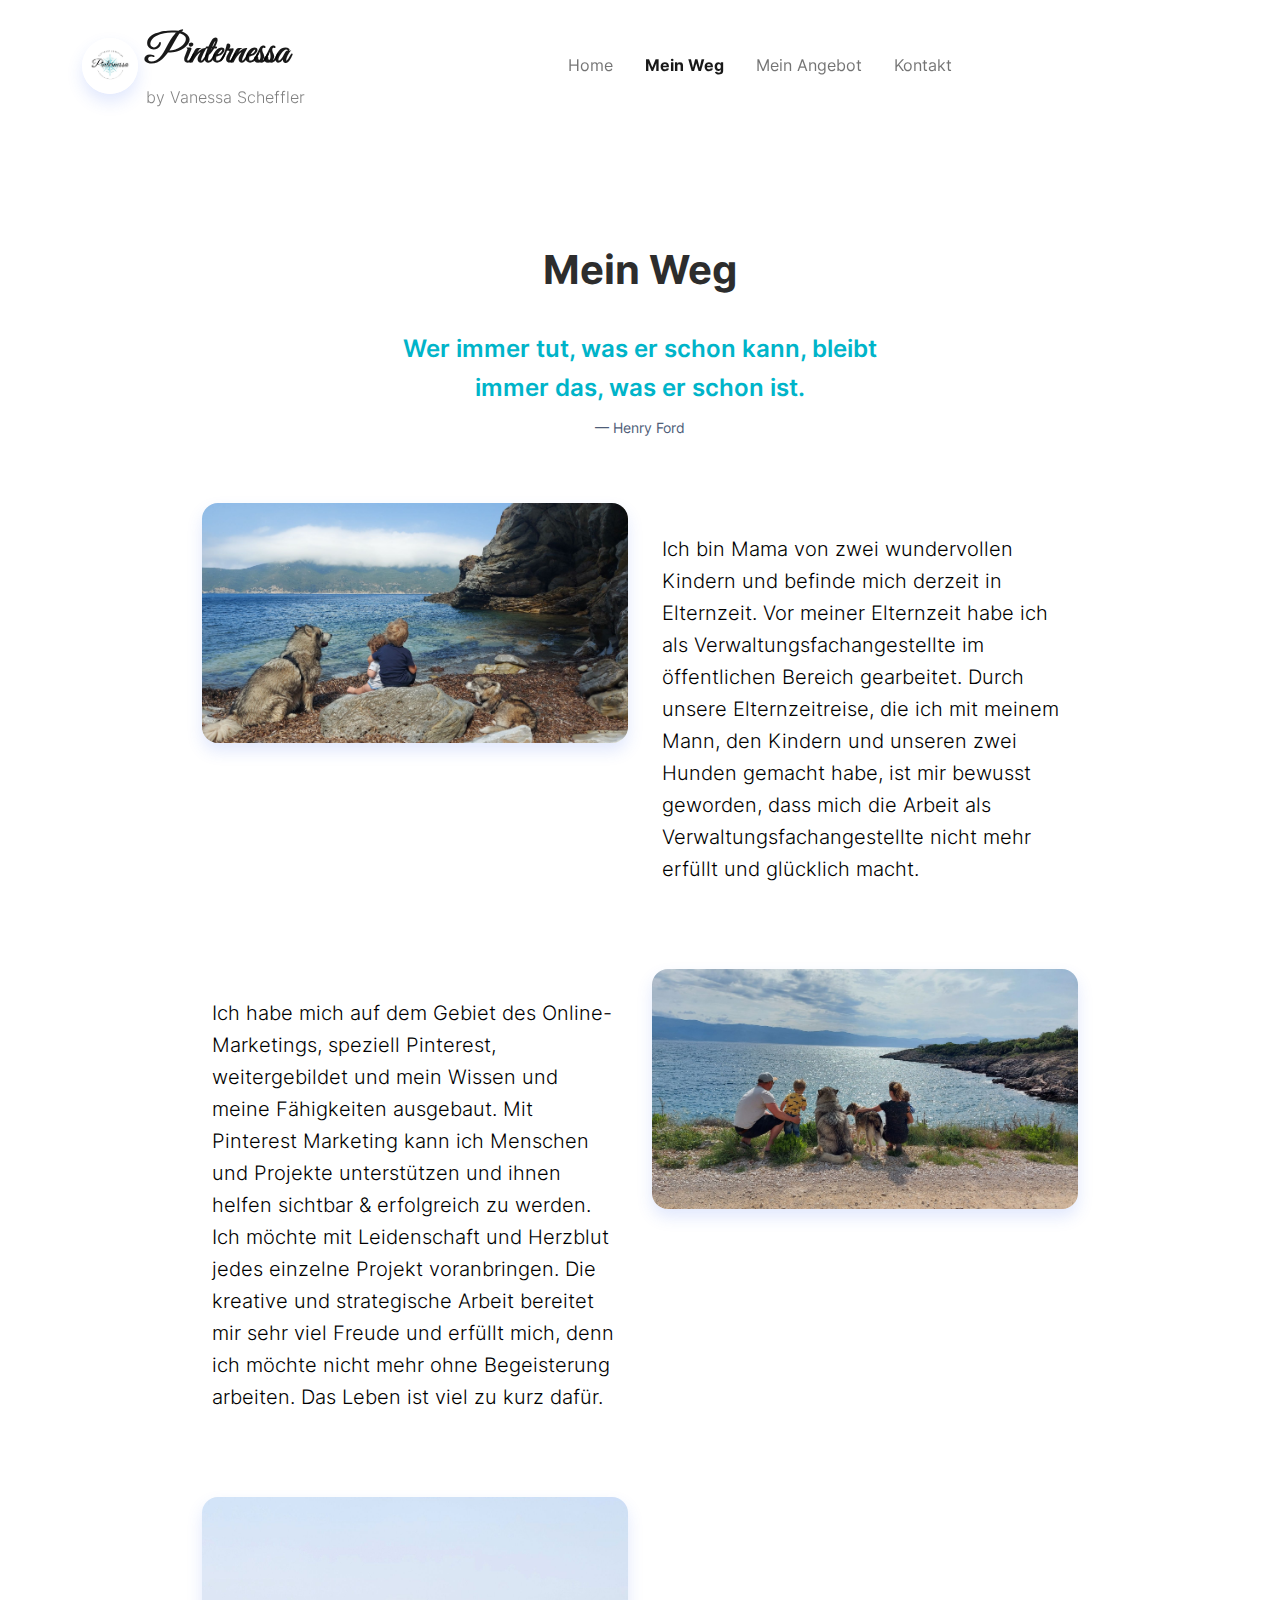
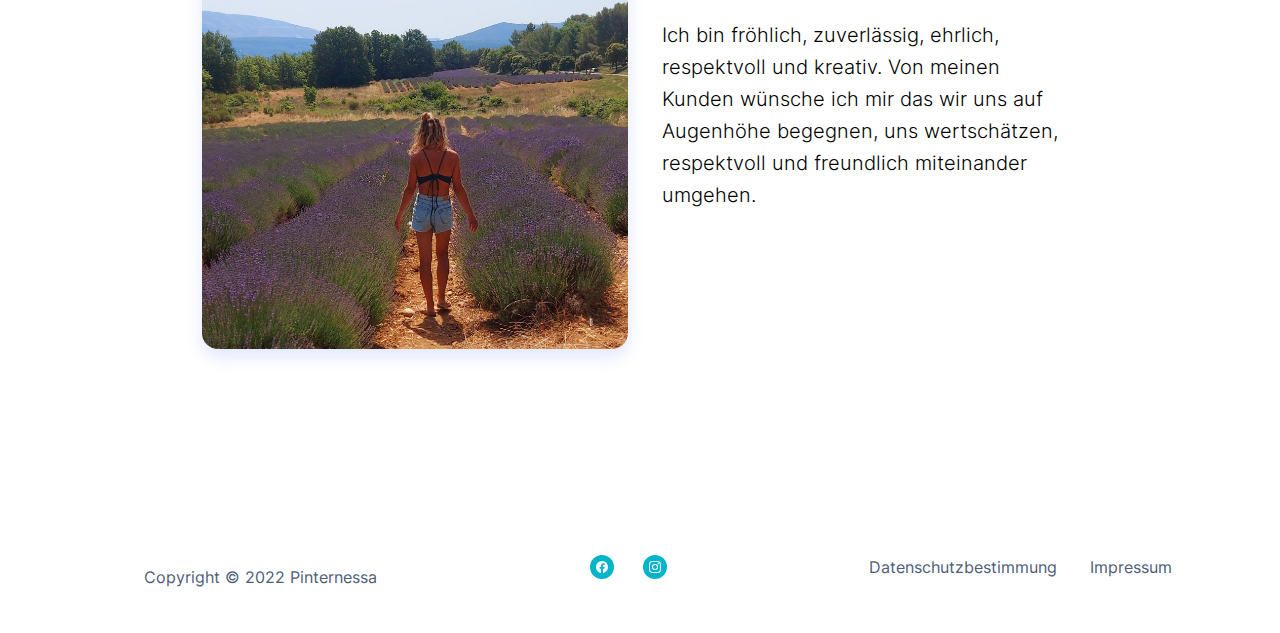
==== commit 70880100: "Update Insta link" ====
--- a/aboutMe.html
+++ b/aboutMe.html
@@ -6,9 +6,9 @@
     <meta name="viewport" content="width=device-width, initial-scale=1.0, shrink-to-fit=no">
     <title>Home - Pinternessa</title>
     <link rel="stylesheet" href="/assets/bootstrap/css/bootstrap.min.css?h=63c49130f916e8761302328c73ff1917">
-    <link rel="stylesheet" href="/assets/css/Aguafina%20Script.css?h=c0593dbd5085aac370089d6ad6724bc7">
-    <link rel="stylesheet" href="/assets/css/Great%20Vibes.css?h=d238a261d172c9559227dc8862751a60">
-    <link rel="stylesheet" href="/assets/css/Inter.css?h=e559d4c112f0d1464320c249228c083c">
+    <link rel="stylesheet" href="/assets/css/Aguafina%20Script.css?h=f3ab1beff0214f6d895523e74d11d406">
+    <link rel="stylesheet" href="/assets/css/Great%20Vibes.css?h=2ab2812d760c91d0a7ce119b69f3eddb">
+    <link rel="stylesheet" href="/assets/css/Inter.css?h=80bde17b530350e16f49f16f06d85c93">
     <link rel="stylesheet" href="/assets/css/aboute.css?h=dc24535947bfc460cdce420868512f1c">
     <link rel="stylesheet" href="/assets/css/Banner-Heading-Image-images.css?h=a1bf7ba5e55551e3e0028fe3887bb806">
     <link rel="stylesheet" href="/assets/css/Footer-Clean-icons.css?h=befd8a398792e305b7ffd4a176b5b585">
@@ -17,8 +17,8 @@
 
 <body style="/*background: url(&quot;design.jpg&quot;);*/background-position: 0 -60px;">
     <nav class="navbar navbar-light navbar-expand-md sticky-top d-xxl-flex justify-content-xxl-center align-items-xxl-center navbar-shrink py-3" id="mainNav">
-        <div class="container"><a class="navbar-brand d-flex justify-content-xxl-center align-items-xxl-center" href="/index.html"><span class="bs-icon-xs bs-icon-circle shadow d-flex justify-content-xxl-center align-items-xxl-center me-2 bs-icon"><img class="rounded-circle img-fluid d-flex d-xxl-flex justify-content-center align-items-center justify-content-xxl-center align-items-xxl-center" style="border-style: none;border-radius: 15px;" src="/assets/img/neues%20logo.jpg?h=c5e541caf47153fca6211c704aef795e"></span>
-                <div class="d-flex flex-column"><span class="fs-2 d-xxl-flex align-items-xxl-center" style="font-family: 'Great Vibes', serif;">Pinternessa</span><span class="fs-6 fw-light text-black-50 d-xxl-flex align-items-xxl-center" style="font-size: 16px;">by Vanessa Scheffler</span></div>
+        <div class="container"><a class="navbar-brand d-flex align-items-center" href="/index.html"><span class="bs-icon-xs bs-icon-circle shadow d-flex justify-content-xxl-center align-items-xxl-center me-2 bs-icon"><img class="rounded-circle img-fluid d-flex d-xxl-flex justify-content-center align-items-center justify-content-xxl-center align-items-xxl-center" style="border-style: none;border-radius: 15px;" src="/assets/img/neues%20logo.jpg?h=c5e541caf47153fca6211c704aef795e"></span>
+                <div class="d-flex flex-column"><span class="fs-1 d-xxl-flex align-items-xxl-center" style="font-family: 'Great Vibes', serif;">Pinternessa</span><span class="fw-light text-black-50 d-xxl-flex align-items-xxl-center" style="font-size: 16px;">by Vanessa Scheffler</span></div>
             </a><button data-bs-toggle="collapse" class="navbar-toggler" data-bs-target="#navcol-1"><span class="visually-hidden">Toggle navigation</span><span class="navbar-toggler-icon"></span></button>
             <div class="collapse navbar-collapse d-xxl-flex align-items-xxl-center" id="navcol-1">
                 <ul class="navbar-nav mx-auto">
@@ -88,7 +88,7 @@
                                         <path d="M16 8.049c0-4.446-3.582-8.05-8-8.05C3.58 0-.002 3.603-.002 8.05c0 4.017 2.926 7.347 6.75 7.951v-5.625h-2.03V8.05H6.75V6.275c0-2.017 1.195-3.131 3.022-3.131.876 0 1.791.157 1.791.157v1.98h-1.009c-.993 0-1.303.621-1.303 1.258v1.51h2.218l-.354 2.326H9.25V16c3.824-.604 6.75-3.934 6.75-7.951z"></path>
                                     </svg></div>
                             </a></li>
-                        <li class="list-inline-item" style="margin-right: 24px;"><a href="https://www.instagram.com/nesse95/">
+                        <li class="list-inline-item" style="margin-right: 24px;"><a href="https://www.instagram.com/_pinternessa_/">
                                 <div class="bs-icon-circle bs-icon-primary text-white text-bg-info bs-icon"><svg xmlns="http://www.w3.org/2000/svg" width="1em" height="1em" fill="currentColor" viewBox="0 0 16 16" class="bi bi-instagram">
                                         <path d="M8 0C5.829 0 5.556.01 4.703.048 3.85.088 3.269.222 2.76.42a3.917 3.917 0 0 0-1.417.923A3.927 3.927 0 0 0 .42 2.76C.222 3.268.087 3.85.048 4.7.01 5.555 0 5.827 0 8.001c0 2.172.01 2.444.048 3.297.04.852.174 1.433.372 1.942.205.526.478.972.923 1.417.444.445.89.719 1.416.923.51.198 1.09.333 1.942.372C5.555 15.99 5.827 16 8 16s2.444-.01 3.298-.048c.851-.04 1.434-.174 1.943-.372a3.916 3.916 0 0 0 1.416-.923c.445-.445.718-.891.923-1.417.197-.509.332-1.09.372-1.942C15.99 10.445 16 10.173 16 8s-.01-2.445-.048-3.299c-.04-.851-.175-1.433-.372-1.941a3.926 3.926 0 0 0-.923-1.417A3.911 3.911 0 0 0 13.24.42c-.51-.198-1.092-.333-1.943-.372C10.443.01 10.172 0 7.998 0h.003zm-.717 1.442h.718c2.136 0 2.389.007 3.232.046.78.035 1.204.166 1.486.275.373.145.64.319.92.599.28.28.453.546.598.92.11.281.24.705.275 1.485.039.843.047 1.096.047 3.231s-.008 2.389-.047 3.232c-.035.78-.166 1.203-.275 1.485a2.47 2.47 0 0 1-.599.919c-.28.28-.546.453-.92.598-.28.11-.704.24-1.485.276-.843.038-1.096.047-3.232.047s-2.39-.009-3.233-.047c-.78-.036-1.203-.166-1.485-.276a2.478 2.478 0 0 1-.92-.598 2.48 2.48 0 0 1-.6-.92c-.109-.281-.24-.705-.275-1.485-.038-.843-.046-1.096-.046-3.233 0-2.136.008-2.388.046-3.231.036-.78.166-1.204.276-1.486.145-.373.319-.64.599-.92.28-.28.546-.453.92-.598.282-.11.705-.24 1.485-.276.738-.034 1.024-.044 2.515-.045v.002zm4.988 1.328a.96.96 0 1 0 0 1.92.96.96 0 0 0 0-1.92zm-4.27 1.122a4.109 4.109 0 1 0 0 8.217 4.109 4.109 0 0 0 0-8.217zm0 1.441a2.667 2.667 0 1 1 0 5.334 2.667 2.667 0 0 1 0-5.334z"></path>
                                     </svg></div>
--- a/assets/css/Inter.css
+++ b/assets/css/Inter.css
@@ -1,312 +1,312 @@
 @font-face {
 	font-family: 'Inter';
-	src: url(/assets/fonts//s/inter/v12/UcC73FwrK3iLTeHuS_fvQtMwCp50KnMa2JL7SUc.woff2?h=e559d4c112f0d1464320c249228c083c) format('woff2');
-	font-weight: 300;
-	font-style: normal;
-	font-display: swap;
-	unicode-range: U+0460-052F, U+1C80-1C88, U+20B4, U+2DE0-2DFF, U+A640-A69F, U+FE2E-FE2F;
-}
-
-@font-face {
-	font-family: 'Inter';
-	src: url(/assets/fonts//s/inter/v12/UcC73FwrK3iLTeHuS_fvQtMwCp50KnMa0ZL7SUc.woff2?h=e559d4c112f0d1464320c249228c083c) format('woff2');
-	font-weight: 300;
-	font-style: normal;
-	font-display: swap;
-	unicode-range: U+0301, U+0400-045F, U+0490-0491, U+04B0-04B1, U+2116;
-}
-
-@font-face {
-	font-family: 'Inter';
-	src: url(/assets/fonts//s/inter/v12/UcC73FwrK3iLTeHuS_fvQtMwCp50KnMa2ZL7SUc.woff2?h=e559d4c112f0d1464320c249228c083c) format('woff2');
-	font-weight: 300;
-	font-style: normal;
-	font-display: swap;
-	unicode-range: U+1F00-1FFF;
-}
-
-@font-face {
-	font-family: 'Inter';
-	src: url(/assets/fonts//s/inter/v12/UcC73FwrK3iLTeHuS_fvQtMwCp50KnMa1pL7SUc.woff2?h=e559d4c112f0d1464320c249228c083c) format('woff2');
-	font-weight: 300;
-	font-style: normal;
-	font-display: swap;
-	unicode-range: U+0370-03FF;
-}
-
-@font-face {
-	font-family: 'Inter';
-	src: url(/assets/fonts//s/inter/v12/UcC73FwrK3iLTeHuS_fvQtMwCp50KnMa2pL7SUc.woff2?h=e559d4c112f0d1464320c249228c083c) format('woff2');
-	font-weight: 300;
-	font-style: normal;
-	font-display: swap;
-	unicode-range: U+0102-0103, U+0110-0111, U+0128-0129, U+0168-0169, U+01A0-01A1, U+01AF-01B0, U+1EA0-1EF9, U+20AB;
-}
-
-@font-face {
-	font-family: 'Inter';
-	src: url(/assets/fonts//s/inter/v12/UcC73FwrK3iLTeHuS_fvQtMwCp50KnMa25L7SUc.woff2?h=e559d4c112f0d1464320c249228c083c) format('woff2');
-	font-weight: 300;
-	font-style: normal;
-	font-display: swap;
-	unicode-range: U+0100-024F, U+0259, U+1E00-1EFF, U+2020, U+20A0-20AB, U+20AD-20CF, U+2113, U+2C60-2C7F, U+A720-A7FF;
-}
-
-@font-face {
-	font-family: 'Inter';
-	src: url(/assets/fonts//s/inter/v12/UcC73FwrK3iLTeHuS_fvQtMwCp50KnMa1ZL7.woff2?h=e559d4c112f0d1464320c249228c083c) format('woff2');
-	font-weight: 300;
-	font-style: normal;
-	font-display: swap;
-	unicode-range: U+0000-00FF, U+0131, U+0152-0153, U+02BB-02BC, U+02C6, U+02DA, U+02DC, U+2000-206F, U+2074, U+20AC, U+2122, U+2191, U+2193, U+2212, U+2215, U+FEFF, U+FFFD;
-}
-
-@font-face {
-	font-family: 'Inter';
-	src: url(/assets/fonts//s/inter/v12/UcC73FwrK3iLTeHuS_fvQtMwCp50KnMa2JL7SUc.woff2?h=e559d4c112f0d1464320c249228c083c) format('woff2');
-	font-weight: 400;
-	font-style: normal;
-	font-display: swap;
-	unicode-range: U+0460-052F, U+1C80-1C88, U+20B4, U+2DE0-2DFF, U+A640-A69F, U+FE2E-FE2F;
-}
-
-@font-face {
-	font-family: 'Inter';
-	src: url(/assets/fonts//s/inter/v12/UcC73FwrK3iLTeHuS_fvQtMwCp50KnMa0ZL7SUc.woff2?h=e559d4c112f0d1464320c249228c083c) format('woff2');
-	font-weight: 400;
-	font-style: normal;
-	font-display: swap;
-	unicode-range: U+0301, U+0400-045F, U+0490-0491, U+04B0-04B1, U+2116;
-}
-
-@font-face {
-	font-family: 'Inter';
-	src: url(/assets/fonts//s/inter/v12/UcC73FwrK3iLTeHuS_fvQtMwCp50KnMa2ZL7SUc.woff2?h=e559d4c112f0d1464320c249228c083c) format('woff2');
-	font-weight: 400;
-	font-style: normal;
-	font-display: swap;
-	unicode-range: U+1F00-1FFF;
-}
-
-@font-face {
-	font-family: 'Inter';
-	src: url(/assets/fonts//s/inter/v12/UcC73FwrK3iLTeHuS_fvQtMwCp50KnMa1pL7SUc.woff2?h=e559d4c112f0d1464320c249228c083c) format('woff2');
-	font-weight: 400;
-	font-style: normal;
-	font-display: swap;
-	unicode-range: U+0370-03FF;
-}
-
-@font-face {
-	font-family: 'Inter';
-	src: url(/assets/fonts//s/inter/v12/UcC73FwrK3iLTeHuS_fvQtMwCp50KnMa2pL7SUc.woff2?h=e559d4c112f0d1464320c249228c083c) format('woff2');
-	font-weight: 400;
-	font-style: normal;
-	font-display: swap;
-	unicode-range: U+0102-0103, U+0110-0111, U+0128-0129, U+0168-0169, U+01A0-01A1, U+01AF-01B0, U+1EA0-1EF9, U+20AB;
-}
-
-@font-face {
-	font-family: 'Inter';
-	src: url(/assets/fonts//s/inter/v12/UcC73FwrK3iLTeHuS_fvQtMwCp50KnMa25L7SUc.woff2?h=e559d4c112f0d1464320c249228c083c) format('woff2');
-	font-weight: 400;
-	font-style: normal;
-	font-display: swap;
-	unicode-range: U+0100-024F, U+0259, U+1E00-1EFF, U+2020, U+20A0-20AB, U+20AD-20CF, U+2113, U+2C60-2C7F, U+A720-A7FF;
-}
-
-@font-face {
-	font-family: 'Inter';
-	src: url(/assets/fonts//s/inter/v12/UcC73FwrK3iLTeHuS_fvQtMwCp50KnMa1ZL7.woff2?h=e559d4c112f0d1464320c249228c083c) format('woff2');
-	font-weight: 400;
-	font-style: normal;
-	font-display: swap;
-	unicode-range: U+0000-00FF, U+0131, U+0152-0153, U+02BB-02BC, U+02C6, U+02DA, U+02DC, U+2000-206F, U+2074, U+20AC, U+2122, U+2191, U+2193, U+2212, U+2215, U+FEFF, U+FFFD;
-}
-
-@font-face {
-	font-family: 'Inter';
-	src: url(/assets/fonts//s/inter/v12/UcC73FwrK3iLTeHuS_fvQtMwCp50KnMa2JL7SUc.woff2?h=e559d4c112f0d1464320c249228c083c) format('woff2');
-	font-weight: 600;
-	font-style: normal;
-	font-display: swap;
-	unicode-range: U+0460-052F, U+1C80-1C88, U+20B4, U+2DE0-2DFF, U+A640-A69F, U+FE2E-FE2F;
-}
-
-@font-face {
-	font-family: 'Inter';
-	src: url(/assets/fonts//s/inter/v12/UcC73FwrK3iLTeHuS_fvQtMwCp50KnMa0ZL7SUc.woff2?h=e559d4c112f0d1464320c249228c083c) format('woff2');
-	font-weight: 600;
-	font-style: normal;
-	font-display: swap;
-	unicode-range: U+0301, U+0400-045F, U+0490-0491, U+04B0-04B1, U+2116;
-}
-
-@font-face {
-	font-family: 'Inter';
-	src: url(/assets/fonts//s/inter/v12/UcC73FwrK3iLTeHuS_fvQtMwCp50KnMa2ZL7SUc.woff2?h=e559d4c112f0d1464320c249228c083c) format('woff2');
-	font-weight: 600;
-	font-style: normal;
-	font-display: swap;
-	unicode-range: U+1F00-1FFF;
-}
-
-@font-face {
-	font-family: 'Inter';
-	src: url(/assets/fonts//s/inter/v12/UcC73FwrK3iLTeHuS_fvQtMwCp50KnMa1pL7SUc.woff2?h=e559d4c112f0d1464320c249228c083c) format('woff2');
-	font-weight: 600;
-	font-style: normal;
-	font-display: swap;
-	unicode-range: U+0370-03FF;
-}
-
-@font-face {
-	font-family: 'Inter';
-	src: url(/assets/fonts//s/inter/v12/UcC73FwrK3iLTeHuS_fvQtMwCp50KnMa2pL7SUc.woff2?h=e559d4c112f0d1464320c249228c083c) format('woff2');
-	font-weight: 600;
-	font-style: normal;
-	font-display: swap;
-	unicode-range: U+0102-0103, U+0110-0111, U+0128-0129, U+0168-0169, U+01A0-01A1, U+01AF-01B0, U+1EA0-1EF9, U+20AB;
-}
-
-@font-face {
-	font-family: 'Inter';
-	src: url(/assets/fonts//s/inter/v12/UcC73FwrK3iLTeHuS_fvQtMwCp50KnMa25L7SUc.woff2?h=e559d4c112f0d1464320c249228c083c) format('woff2');
-	font-weight: 600;
-	font-style: normal;
-	font-display: swap;
-	unicode-range: U+0100-024F, U+0259, U+1E00-1EFF, U+2020, U+20A0-20AB, U+20AD-20CF, U+2113, U+2C60-2C7F, U+A720-A7FF;
-}
-
-@font-face {
-	font-family: 'Inter';
-	src: url(/assets/fonts//s/inter/v12/UcC73FwrK3iLTeHuS_fvQtMwCp50KnMa1ZL7.woff2?h=e559d4c112f0d1464320c249228c083c) format('woff2');
-	font-weight: 600;
-	font-style: normal;
-	font-display: swap;
-	unicode-range: U+0000-00FF, U+0131, U+0152-0153, U+02BB-02BC, U+02C6, U+02DA, U+02DC, U+2000-206F, U+2074, U+20AC, U+2122, U+2191, U+2193, U+2212, U+2215, U+FEFF, U+FFFD;
-}
-
-@font-face {
-	font-family: 'Inter';
-	src: url(/assets/fonts//s/inter/v12/UcC73FwrK3iLTeHuS_fvQtMwCp50KnMa2JL7SUc.woff2?h=e559d4c112f0d1464320c249228c083c) format('woff2');
-	font-weight: 700;
-	font-style: normal;
-	font-display: swap;
-	unicode-range: U+0460-052F, U+1C80-1C88, U+20B4, U+2DE0-2DFF, U+A640-A69F, U+FE2E-FE2F;
-}
-
-@font-face {
-	font-family: 'Inter';
-	src: url(/assets/fonts//s/inter/v12/UcC73FwrK3iLTeHuS_fvQtMwCp50KnMa0ZL7SUc.woff2?h=e559d4c112f0d1464320c249228c083c) format('woff2');
-	font-weight: 700;
-	font-style: normal;
-	font-display: swap;
-	unicode-range: U+0301, U+0400-045F, U+0490-0491, U+04B0-04B1, U+2116;
-}
-
-@font-face {
-	font-family: 'Inter';
-	src: url(/assets/fonts//s/inter/v12/UcC73FwrK3iLTeHuS_fvQtMwCp50KnMa2ZL7SUc.woff2?h=e559d4c112f0d1464320c249228c083c) format('woff2');
-	font-weight: 700;
-	font-style: normal;
-	font-display: swap;
-	unicode-range: U+1F00-1FFF;
-}
-
-@font-face {
-	font-family: 'Inter';
-	src: url(/assets/fonts//s/inter/v12/UcC73FwrK3iLTeHuS_fvQtMwCp50KnMa1pL7SUc.woff2?h=e559d4c112f0d1464320c249228c083c) format('woff2');
-	font-weight: 700;
-	font-style: normal;
-	font-display: swap;
-	unicode-range: U+0370-03FF;
-}
-
-@font-face {
-	font-family: 'Inter';
-	src: url(/assets/fonts//s/inter/v12/UcC73FwrK3iLTeHuS_fvQtMwCp50KnMa2pL7SUc.woff2?h=e559d4c112f0d1464320c249228c083c) format('woff2');
-	font-weight: 700;
-	font-style: normal;
-	font-display: swap;
-	unicode-range: U+0102-0103, U+0110-0111, U+0128-0129, U+0168-0169, U+01A0-01A1, U+01AF-01B0, U+1EA0-1EF9, U+20AB;
-}
-
-@font-face {
-	font-family: 'Inter';
-	src: url(/assets/fonts//s/inter/v12/UcC73FwrK3iLTeHuS_fvQtMwCp50KnMa25L7SUc.woff2?h=e559d4c112f0d1464320c249228c083c) format('woff2');
-	font-weight: 700;
-	font-style: normal;
-	font-display: swap;
-	unicode-range: U+0100-024F, U+0259, U+1E00-1EFF, U+2020, U+20A0-20AB, U+20AD-20CF, U+2113, U+2C60-2C7F, U+A720-A7FF;
-}
-
-@font-face {
-	font-family: 'Inter';
-	src: url(/assets/fonts//s/inter/v12/UcC73FwrK3iLTeHuS_fvQtMwCp50KnMa1ZL7.woff2?h=e559d4c112f0d1464320c249228c083c) format('woff2');
-	font-weight: 700;
-	font-style: normal;
-	font-display: swap;
-	unicode-range: U+0000-00FF, U+0131, U+0152-0153, U+02BB-02BC, U+02C6, U+02DA, U+02DC, U+2000-206F, U+2074, U+20AC, U+2122, U+2191, U+2193, U+2212, U+2215, U+FEFF, U+FFFD;
-}
-
-@font-face {
-	font-family: 'Inter';
-	src: url(/assets/fonts//s/inter/v12/UcC73FwrK3iLTeHuS_fvQtMwCp50KnMa2JL7SUc.woff2?h=e559d4c112f0d1464320c249228c083c) format('woff2');
-	font-weight: 800;
-	font-style: normal;
-	font-display: swap;
-	unicode-range: U+0460-052F, U+1C80-1C88, U+20B4, U+2DE0-2DFF, U+A640-A69F, U+FE2E-FE2F;
-}
-
-@font-face {
-	font-family: 'Inter';
-	src: url(/assets/fonts//s/inter/v12/UcC73FwrK3iLTeHuS_fvQtMwCp50KnMa0ZL7SUc.woff2?h=e559d4c112f0d1464320c249228c083c) format('woff2');
-	font-weight: 800;
-	font-style: normal;
-	font-display: swap;
-	unicode-range: U+0301, U+0400-045F, U+0490-0491, U+04B0-04B1, U+2116;
-}
-
-@font-face {
-	font-family: 'Inter';
-	src: url(/assets/fonts//s/inter/v12/UcC73FwrK3iLTeHuS_fvQtMwCp50KnMa2ZL7SUc.woff2?h=e559d4c112f0d1464320c249228c083c) format('woff2');
-	font-weight: 800;
-	font-style: normal;
-	font-display: swap;
-	unicode-range: U+1F00-1FFF;
-}
-
-@font-face {
-	font-family: 'Inter';
-	src: url(/assets/fonts//s/inter/v12/UcC73FwrK3iLTeHuS_fvQtMwCp50KnMa1pL7SUc.woff2?h=e559d4c112f0d1464320c249228c083c) format('woff2');
-	font-weight: 800;
-	font-style: normal;
-	font-display: swap;
-	unicode-range: U+0370-03FF;
-}
-
-@font-face {
-	font-family: 'Inter';
-	src: url(/assets/fonts//s/inter/v12/UcC73FwrK3iLTeHuS_fvQtMwCp50KnMa2pL7SUc.woff2?h=e559d4c112f0d1464320c249228c083c) format('woff2');
-	font-weight: 800;
-	font-style: normal;
-	font-display: swap;
-	unicode-range: U+0102-0103, U+0110-0111, U+0128-0129, U+0168-0169, U+01A0-01A1, U+01AF-01B0, U+1EA0-1EF9, U+20AB;
-}
-
-@font-face {
-	font-family: 'Inter';
-	src: url(/assets/fonts//s/inter/v12/UcC73FwrK3iLTeHuS_fvQtMwCp50KnMa25L7SUc.woff2?h=e559d4c112f0d1464320c249228c083c) format('woff2');
-	font-weight: 800;
-	font-style: normal;
-	font-display: swap;
-	unicode-range: U+0100-024F, U+0259, U+1E00-1EFF, U+2020, U+20A0-20AB, U+20AD-20CF, U+2113, U+2C60-2C7F, U+A720-A7FF;
-}
-
-@font-face {
-	font-family: 'Inter';
-	src: url(/assets/fonts//s/inter/v12/UcC73FwrK3iLTeHuS_fvQtMwCp50KnMa1ZL7.woff2?h=e559d4c112f0d1464320c249228c083c) format('woff2');
+	src: url(/assets/fonts//s/inter/v12/UcC73FwrK3iLTeHuS_fvQtMwCp50KnMa2JL7SUc.woff2?h=80bde17b530350e16f49f16f06d85c93) format('woff2');
+	font-weight: 300;
+	font-style: normal;
+	font-display: swap;
+	unicode-range: U+0460-052F, U+1C80-1C88, U+20B4, U+2DE0-2DFF, U+A640-A69F, U+FE2E-FE2F;
+}
+
+@font-face {
+	font-family: 'Inter';
+	src: url(/assets/fonts//s/inter/v12/UcC73FwrK3iLTeHuS_fvQtMwCp50KnMa0ZL7SUc.woff2?h=80bde17b530350e16f49f16f06d85c93) format('woff2');
+	font-weight: 300;
+	font-style: normal;
+	font-display: swap;
+	unicode-range: U+0301, U+0400-045F, U+0490-0491, U+04B0-04B1, U+2116;
+}
+
+@font-face {
+	font-family: 'Inter';
+	src: url(/assets/fonts//s/inter/v12/UcC73FwrK3iLTeHuS_fvQtMwCp50KnMa2ZL7SUc.woff2?h=80bde17b530350e16f49f16f06d85c93) format('woff2');
+	font-weight: 300;
+	font-style: normal;
+	font-display: swap;
+	unicode-range: U+1F00-1FFF;
+}
+
+@font-face {
+	font-family: 'Inter';
+	src: url(/assets/fonts//s/inter/v12/UcC73FwrK3iLTeHuS_fvQtMwCp50KnMa1pL7SUc.woff2?h=80bde17b530350e16f49f16f06d85c93) format('woff2');
+	font-weight: 300;
+	font-style: normal;
+	font-display: swap;
+	unicode-range: U+0370-03FF;
+}
+
+@font-face {
+	font-family: 'Inter';
+	src: url(/assets/fonts//s/inter/v12/UcC73FwrK3iLTeHuS_fvQtMwCp50KnMa2pL7SUc.woff2?h=80bde17b530350e16f49f16f06d85c93) format('woff2');
+	font-weight: 300;
+	font-style: normal;
+	font-display: swap;
+	unicode-range: U+0102-0103, U+0110-0111, U+0128-0129, U+0168-0169, U+01A0-01A1, U+01AF-01B0, U+1EA0-1EF9, U+20AB;
+}
+
+@font-face {
+	font-family: 'Inter';
+	src: url(/assets/fonts//s/inter/v12/UcC73FwrK3iLTeHuS_fvQtMwCp50KnMa25L7SUc.woff2?h=80bde17b530350e16f49f16f06d85c93) format('woff2');
+	font-weight: 300;
+	font-style: normal;
+	font-display: swap;
+	unicode-range: U+0100-024F, U+0259, U+1E00-1EFF, U+2020, U+20A0-20AB, U+20AD-20CF, U+2113, U+2C60-2C7F, U+A720-A7FF;
+}
+
+@font-face {
+	font-family: 'Inter';
+	src: url(/assets/fonts//s/inter/v12/UcC73FwrK3iLTeHuS_fvQtMwCp50KnMa1ZL7.woff2?h=80bde17b530350e16f49f16f06d85c93) format('woff2');
+	font-weight: 300;
+	font-style: normal;
+	font-display: swap;
+	unicode-range: U+0000-00FF, U+0131, U+0152-0153, U+02BB-02BC, U+02C6, U+02DA, U+02DC, U+2000-206F, U+2074, U+20AC, U+2122, U+2191, U+2193, U+2212, U+2215, U+FEFF, U+FFFD;
+}
+
+@font-face {
+	font-family: 'Inter';
+	src: url(/assets/fonts//s/inter/v12/UcC73FwrK3iLTeHuS_fvQtMwCp50KnMa2JL7SUc.woff2?h=80bde17b530350e16f49f16f06d85c93) format('woff2');
+	font-weight: 400;
+	font-style: normal;
+	font-display: swap;
+	unicode-range: U+0460-052F, U+1C80-1C88, U+20B4, U+2DE0-2DFF, U+A640-A69F, U+FE2E-FE2F;
+}
+
+@font-face {
+	font-family: 'Inter';
+	src: url(/assets/fonts//s/inter/v12/UcC73FwrK3iLTeHuS_fvQtMwCp50KnMa0ZL7SUc.woff2?h=80bde17b530350e16f49f16f06d85c93) format('woff2');
+	font-weight: 400;
+	font-style: normal;
+	font-display: swap;
+	unicode-range: U+0301, U+0400-045F, U+0490-0491, U+04B0-04B1, U+2116;
+}
+
+@font-face {
+	font-family: 'Inter';
+	src: url(/assets/fonts//s/inter/v12/UcC73FwrK3iLTeHuS_fvQtMwCp50KnMa2ZL7SUc.woff2?h=80bde17b530350e16f49f16f06d85c93) format('woff2');
+	font-weight: 400;
+	font-style: normal;
+	font-display: swap;
+	unicode-range: U+1F00-1FFF;
+}
+
+@font-face {
+	font-family: 'Inter';
+	src: url(/assets/fonts//s/inter/v12/UcC73FwrK3iLTeHuS_fvQtMwCp50KnMa1pL7SUc.woff2?h=80bde17b530350e16f49f16f06d85c93) format('woff2');
+	font-weight: 400;
+	font-style: normal;
+	font-display: swap;
+	unicode-range: U+0370-03FF;
+}
+
+@font-face {
+	font-family: 'Inter';
+	src: url(/assets/fonts//s/inter/v12/UcC73FwrK3iLTeHuS_fvQtMwCp50KnMa2pL7SUc.woff2?h=80bde17b530350e16f49f16f06d85c93) format('woff2');
+	font-weight: 400;
+	font-style: normal;
+	font-display: swap;
+	unicode-range: U+0102-0103, U+0110-0111, U+0128-0129, U+0168-0169, U+01A0-01A1, U+01AF-01B0, U+1EA0-1EF9, U+20AB;
+}
+
+@font-face {
+	font-family: 'Inter';
+	src: url(/assets/fonts//s/inter/v12/UcC73FwrK3iLTeHuS_fvQtMwCp50KnMa25L7SUc.woff2?h=80bde17b530350e16f49f16f06d85c93) format('woff2');
+	font-weight: 400;
+	font-style: normal;
+	font-display: swap;
+	unicode-range: U+0100-024F, U+0259, U+1E00-1EFF, U+2020, U+20A0-20AB, U+20AD-20CF, U+2113, U+2C60-2C7F, U+A720-A7FF;
+}
+
+@font-face {
+	font-family: 'Inter';
+	src: url(/assets/fonts//s/inter/v12/UcC73FwrK3iLTeHuS_fvQtMwCp50KnMa1ZL7.woff2?h=80bde17b530350e16f49f16f06d85c93) format('woff2');
+	font-weight: 400;
+	font-style: normal;
+	font-display: swap;
+	unicode-range: U+0000-00FF, U+0131, U+0152-0153, U+02BB-02BC, U+02C6, U+02DA, U+02DC, U+2000-206F, U+2074, U+20AC, U+2122, U+2191, U+2193, U+2212, U+2215, U+FEFF, U+FFFD;
+}
+
+@font-face {
+	font-family: 'Inter';
+	src: url(/assets/fonts//s/inter/v12/UcC73FwrK3iLTeHuS_fvQtMwCp50KnMa2JL7SUc.woff2?h=80bde17b530350e16f49f16f06d85c93) format('woff2');
+	font-weight: 600;
+	font-style: normal;
+	font-display: swap;
+	unicode-range: U+0460-052F, U+1C80-1C88, U+20B4, U+2DE0-2DFF, U+A640-A69F, U+FE2E-FE2F;
+}
+
+@font-face {
+	font-family: 'Inter';
+	src: url(/assets/fonts//s/inter/v12/UcC73FwrK3iLTeHuS_fvQtMwCp50KnMa0ZL7SUc.woff2?h=80bde17b530350e16f49f16f06d85c93) format('woff2');
+	font-weight: 600;
+	font-style: normal;
+	font-display: swap;
+	unicode-range: U+0301, U+0400-045F, U+0490-0491, U+04B0-04B1, U+2116;
+}
+
+@font-face {
+	font-family: 'Inter';
+	src: url(/assets/fonts//s/inter/v12/UcC73FwrK3iLTeHuS_fvQtMwCp50KnMa2ZL7SUc.woff2?h=80bde17b530350e16f49f16f06d85c93) format('woff2');
+	font-weight: 600;
+	font-style: normal;
+	font-display: swap;
+	unicode-range: U+1F00-1FFF;
+}
+
+@font-face {
+	font-family: 'Inter';
+	src: url(/assets/fonts//s/inter/v12/UcC73FwrK3iLTeHuS_fvQtMwCp50KnMa1pL7SUc.woff2?h=80bde17b530350e16f49f16f06d85c93) format('woff2');
+	font-weight: 600;
+	font-style: normal;
+	font-display: swap;
+	unicode-range: U+0370-03FF;
+}
+
+@font-face {
+	font-family: 'Inter';
+	src: url(/assets/fonts//s/inter/v12/UcC73FwrK3iLTeHuS_fvQtMwCp50KnMa2pL7SUc.woff2?h=80bde17b530350e16f49f16f06d85c93) format('woff2');
+	font-weight: 600;
+	font-style: normal;
+	font-display: swap;
+	unicode-range: U+0102-0103, U+0110-0111, U+0128-0129, U+0168-0169, U+01A0-01A1, U+01AF-01B0, U+1EA0-1EF9, U+20AB;
+}
+
+@font-face {
+	font-family: 'Inter';
+	src: url(/assets/fonts//s/inter/v12/UcC73FwrK3iLTeHuS_fvQtMwCp50KnMa25L7SUc.woff2?h=80bde17b530350e16f49f16f06d85c93) format('woff2');
+	font-weight: 600;
+	font-style: normal;
+	font-display: swap;
+	unicode-range: U+0100-024F, U+0259, U+1E00-1EFF, U+2020, U+20A0-20AB, U+20AD-20CF, U+2113, U+2C60-2C7F, U+A720-A7FF;
+}
+
+@font-face {
+	font-family: 'Inter';
+	src: url(/assets/fonts//s/inter/v12/UcC73FwrK3iLTeHuS_fvQtMwCp50KnMa1ZL7.woff2?h=80bde17b530350e16f49f16f06d85c93) format('woff2');
+	font-weight: 600;
+	font-style: normal;
+	font-display: swap;
+	unicode-range: U+0000-00FF, U+0131, U+0152-0153, U+02BB-02BC, U+02C6, U+02DA, U+02DC, U+2000-206F, U+2074, U+20AC, U+2122, U+2191, U+2193, U+2212, U+2215, U+FEFF, U+FFFD;
+}
+
+@font-face {
+	font-family: 'Inter';
+	src: url(/assets/fonts//s/inter/v12/UcC73FwrK3iLTeHuS_fvQtMwCp50KnMa2JL7SUc.woff2?h=80bde17b530350e16f49f16f06d85c93) format('woff2');
+	font-weight: 700;
+	font-style: normal;
+	font-display: swap;
+	unicode-range: U+0460-052F, U+1C80-1C88, U+20B4, U+2DE0-2DFF, U+A640-A69F, U+FE2E-FE2F;
+}
+
+@font-face {
+	font-family: 'Inter';
+	src: url(/assets/fonts//s/inter/v12/UcC73FwrK3iLTeHuS_fvQtMwCp50KnMa0ZL7SUc.woff2?h=80bde17b530350e16f49f16f06d85c93) format('woff2');
+	font-weight: 700;
+	font-style: normal;
+	font-display: swap;
+	unicode-range: U+0301, U+0400-045F, U+0490-0491, U+04B0-04B1, U+2116;
+}
+
+@font-face {
+	font-family: 'Inter';
+	src: url(/assets/fonts//s/inter/v12/UcC73FwrK3iLTeHuS_fvQtMwCp50KnMa2ZL7SUc.woff2?h=80bde17b530350e16f49f16f06d85c93) format('woff2');
+	font-weight: 700;
+	font-style: normal;
+	font-display: swap;
+	unicode-range: U+1F00-1FFF;
+}
+
+@font-face {
+	font-family: 'Inter';
+	src: url(/assets/fonts//s/inter/v12/UcC73FwrK3iLTeHuS_fvQtMwCp50KnMa1pL7SUc.woff2?h=80bde17b530350e16f49f16f06d85c93) format('woff2');
+	font-weight: 700;
+	font-style: normal;
+	font-display: swap;
+	unicode-range: U+0370-03FF;
+}
+
+@font-face {
+	font-family: 'Inter';
+	src: url(/assets/fonts//s/inter/v12/UcC73FwrK3iLTeHuS_fvQtMwCp50KnMa2pL7SUc.woff2?h=80bde17b530350e16f49f16f06d85c93) format('woff2');
+	font-weight: 700;
+	font-style: normal;
+	font-display: swap;
+	unicode-range: U+0102-0103, U+0110-0111, U+0128-0129, U+0168-0169, U+01A0-01A1, U+01AF-01B0, U+1EA0-1EF9, U+20AB;
+}
+
+@font-face {
+	font-family: 'Inter';
+	src: url(/assets/fonts//s/inter/v12/UcC73FwrK3iLTeHuS_fvQtMwCp50KnMa25L7SUc.woff2?h=80bde17b530350e16f49f16f06d85c93) format('woff2');
+	font-weight: 700;
+	font-style: normal;
+	font-display: swap;
+	unicode-range: U+0100-024F, U+0259, U+1E00-1EFF, U+2020, U+20A0-20AB, U+20AD-20CF, U+2113, U+2C60-2C7F, U+A720-A7FF;
+}
+
+@font-face {
+	font-family: 'Inter';
+	src: url(/assets/fonts//s/inter/v12/UcC73FwrK3iLTeHuS_fvQtMwCp50KnMa1ZL7.woff2?h=80bde17b530350e16f49f16f06d85c93) format('woff2');
+	font-weight: 700;
+	font-style: normal;
+	font-display: swap;
+	unicode-range: U+0000-00FF, U+0131, U+0152-0153, U+02BB-02BC, U+02C6, U+02DA, U+02DC, U+2000-206F, U+2074, U+20AC, U+2122, U+2191, U+2193, U+2212, U+2215, U+FEFF, U+FFFD;
+}
+
+@font-face {
+	font-family: 'Inter';
+	src: url(/assets/fonts//s/inter/v12/UcC73FwrK3iLTeHuS_fvQtMwCp50KnMa2JL7SUc.woff2?h=80bde17b530350e16f49f16f06d85c93) format('woff2');
+	font-weight: 800;
+	font-style: normal;
+	font-display: swap;
+	unicode-range: U+0460-052F, U+1C80-1C88, U+20B4, U+2DE0-2DFF, U+A640-A69F, U+FE2E-FE2F;
+}
+
+@font-face {
+	font-family: 'Inter';
+	src: url(/assets/fonts//s/inter/v12/UcC73FwrK3iLTeHuS_fvQtMwCp50KnMa0ZL7SUc.woff2?h=80bde17b530350e16f49f16f06d85c93) format('woff2');
+	font-weight: 800;
+	font-style: normal;
+	font-display: swap;
+	unicode-range: U+0301, U+0400-045F, U+0490-0491, U+04B0-04B1, U+2116;
+}
+
+@font-face {
+	font-family: 'Inter';
+	src: url(/assets/fonts//s/inter/v12/UcC73FwrK3iLTeHuS_fvQtMwCp50KnMa2ZL7SUc.woff2?h=80bde17b530350e16f49f16f06d85c93) format('woff2');
+	font-weight: 800;
+	font-style: normal;
+	font-display: swap;
+	unicode-range: U+1F00-1FFF;
+}
+
+@font-face {
+	font-family: 'Inter';
+	src: url(/assets/fonts//s/inter/v12/UcC73FwrK3iLTeHuS_fvQtMwCp50KnMa1pL7SUc.woff2?h=80bde17b530350e16f49f16f06d85c93) format('woff2');
+	font-weight: 800;
+	font-style: normal;
+	font-display: swap;
+	unicode-range: U+0370-03FF;
+}
+
+@font-face {
+	font-family: 'Inter';
+	src: url(/assets/fonts//s/inter/v12/UcC73FwrK3iLTeHuS_fvQtMwCp50KnMa2pL7SUc.woff2?h=80bde17b530350e16f49f16f06d85c93) format('woff2');
+	font-weight: 800;
+	font-style: normal;
+	font-display: swap;
+	unicode-range: U+0102-0103, U+0110-0111, U+0128-0129, U+0168-0169, U+01A0-01A1, U+01AF-01B0, U+1EA0-1EF9, U+20AB;
+}
+
+@font-face {
+	font-family: 'Inter';
+	src: url(/assets/fonts//s/inter/v12/UcC73FwrK3iLTeHuS_fvQtMwCp50KnMa25L7SUc.woff2?h=80bde17b530350e16f49f16f06d85c93) format('woff2');
+	font-weight: 800;
+	font-style: normal;
+	font-display: swap;
+	unicode-range: U+0100-024F, U+0259, U+1E00-1EFF, U+2020, U+20A0-20AB, U+20AD-20CF, U+2113, U+2C60-2C7F, U+A720-A7FF;
+}
+
+@font-face {
+	font-family: 'Inter';
+	src: url(/assets/fonts//s/inter/v12/UcC73FwrK3iLTeHuS_fvQtMwCp50KnMa1ZL7.woff2?h=80bde17b530350e16f49f16f06d85c93) format('woff2');
 	font-weight: 800;
 	font-style: normal;
 	font-display: swap;
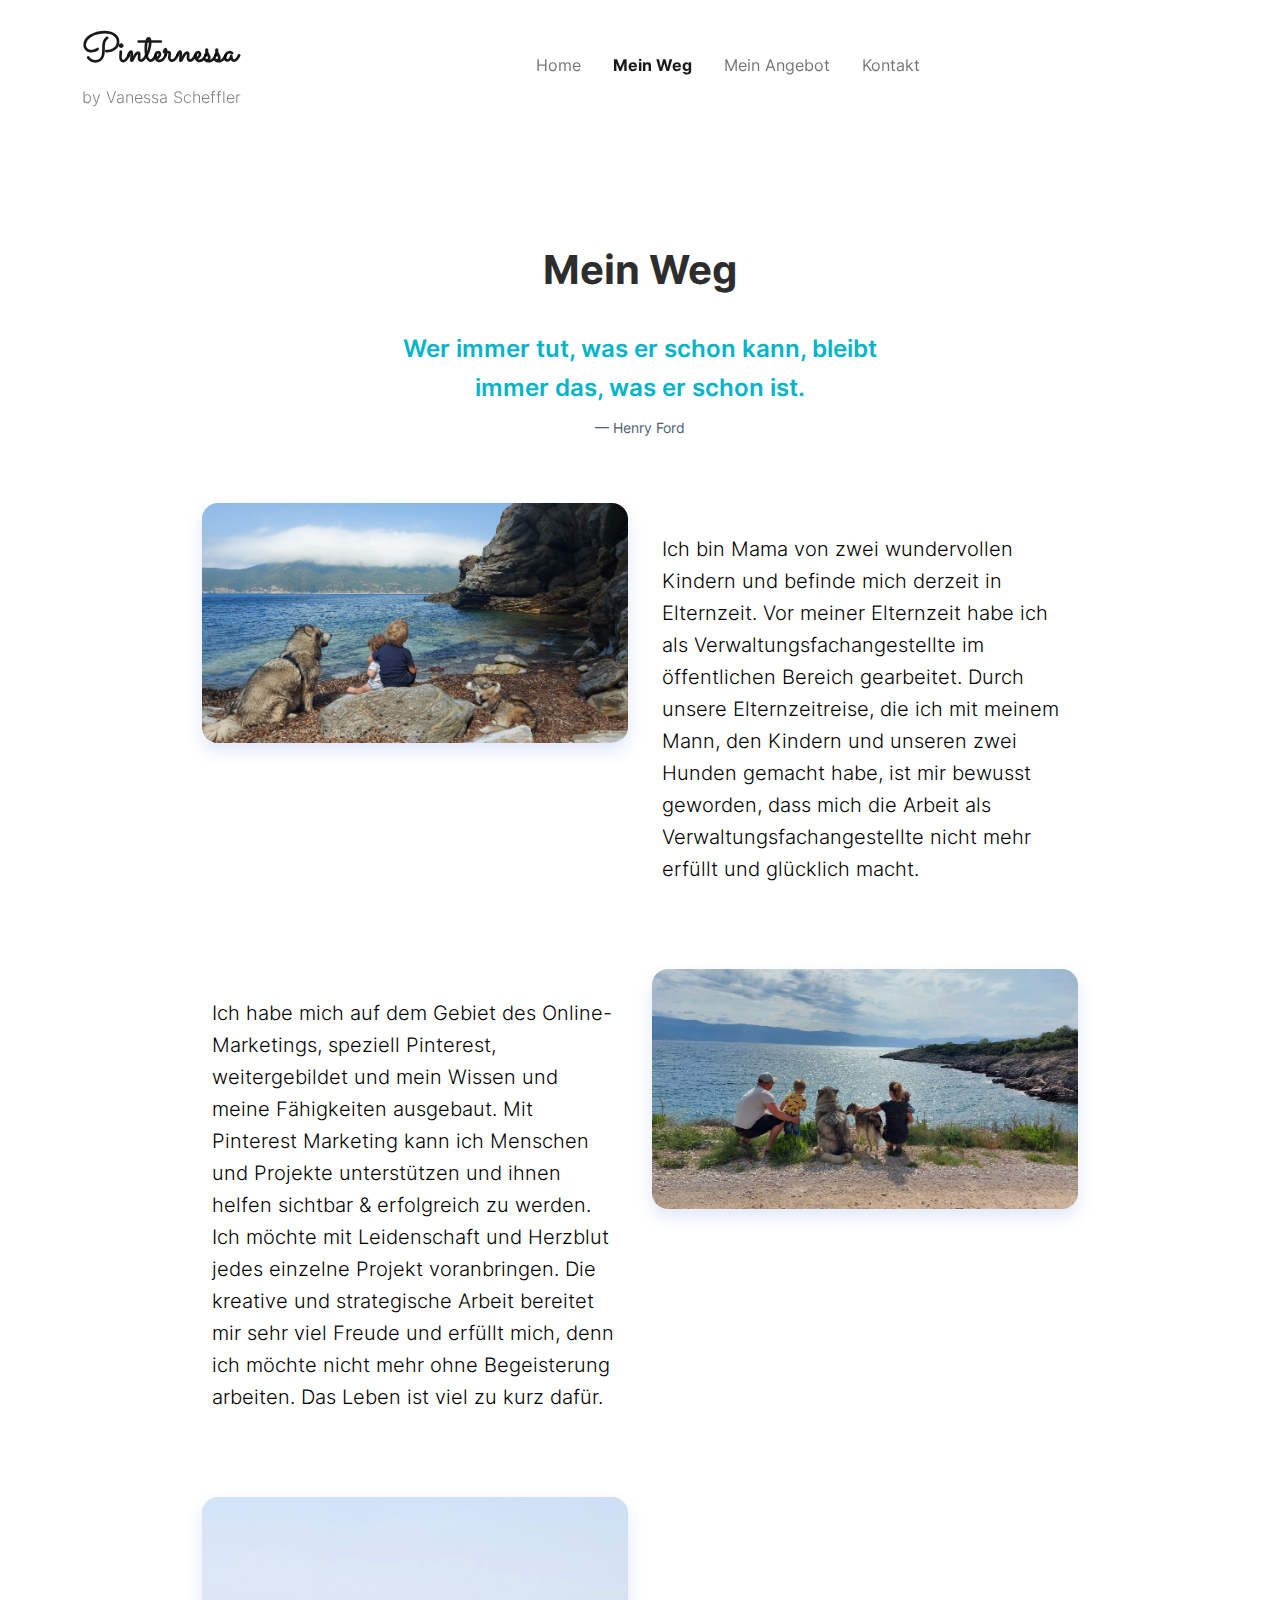
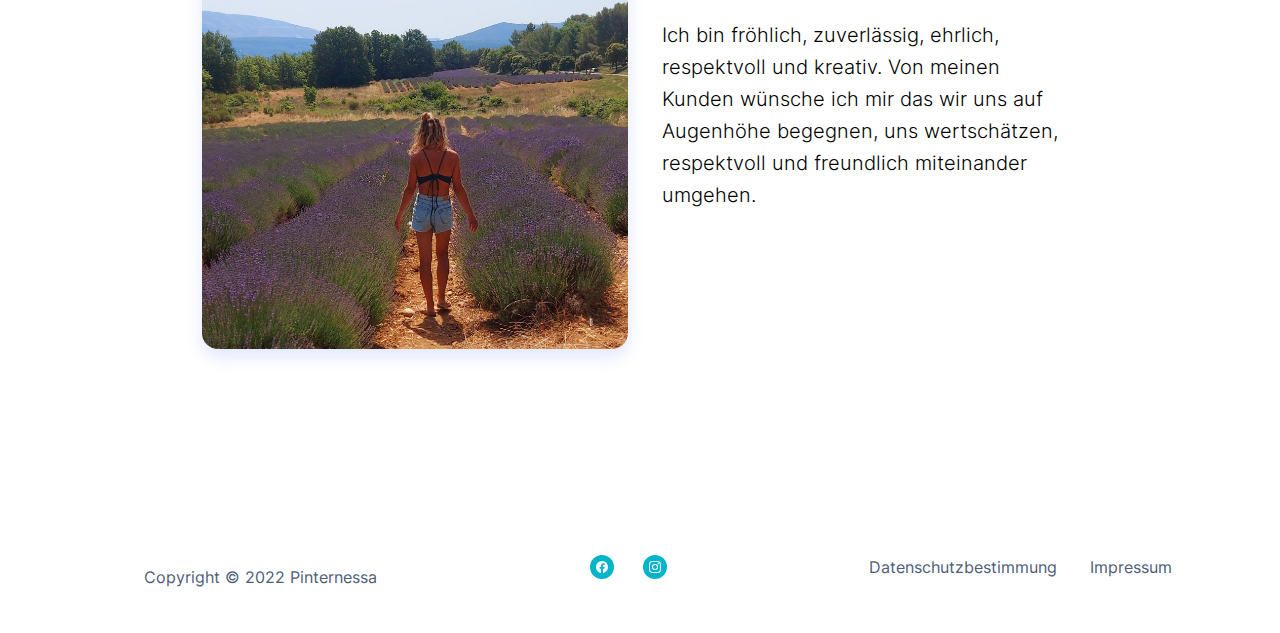
==== commit fd14a2a1: "Update pages and add Sacramento font" ====
--- a/aboutMe.html
+++ b/aboutMe.html
@@ -5,10 +5,11 @@
     <meta charset="utf-8">
     <meta name="viewport" content="width=device-width, initial-scale=1.0, shrink-to-fit=no">
     <title>Home - Pinternessa</title>
-    <link rel="stylesheet" href="/assets/bootstrap/css/bootstrap.min.css?h=63c49130f916e8761302328c73ff1917">
-    <link rel="stylesheet" href="/assets/css/Aguafina%20Script.css?h=f3ab1beff0214f6d895523e74d11d406">
-    <link rel="stylesheet" href="/assets/css/Great%20Vibes.css?h=2ab2812d760c91d0a7ce119b69f3eddb">
-    <link rel="stylesheet" href="/assets/css/Inter.css?h=80bde17b530350e16f49f16f06d85c93">
+    <link rel="stylesheet" href="/assets/bootstrap/css/bootstrap.min.css?h=11cd6552f0cfd1243be7481c40111374">
+    <link rel="stylesheet" href="/assets/css/Aguafina%20Script.css?h=c84d7d63cfc62b7e9de28fd2ae6d7f16">
+    <link rel="stylesheet" href="/assets/css/Great%20Vibes.css?h=59bf329a76f08818fc559101d8e9a054">
+    <link rel="stylesheet" href="/assets/css/Inter.css?h=19da8d4277dfeeeb96c993a1e7ad95a2">
+    <link rel="stylesheet" href="/assets/css/Sacramento.css?h=9eb207d8fcc321f126820bba7ecd326c">
     <link rel="stylesheet" href="/assets/css/aboute.css?h=dc24535947bfc460cdce420868512f1c">
     <link rel="stylesheet" href="/assets/css/Banner-Heading-Image-images.css?h=a1bf7ba5e55551e3e0028fe3887bb806">
     <link rel="stylesheet" href="/assets/css/Footer-Clean-icons.css?h=befd8a398792e305b7ffd4a176b5b585">
@@ -17,8 +18,8 @@
 
 <body style="/*background: url(&quot;design.jpg&quot;);*/background-position: 0 -60px;">
     <nav class="navbar navbar-light navbar-expand-md sticky-top d-xxl-flex justify-content-xxl-center align-items-xxl-center navbar-shrink py-3" id="mainNav">
-        <div class="container"><a class="navbar-brand d-flex align-items-center" href="/index.html"><span class="bs-icon-xs bs-icon-circle shadow d-flex justify-content-xxl-center align-items-xxl-center me-2 bs-icon"><img class="rounded-circle img-fluid d-flex d-xxl-flex justify-content-center align-items-center justify-content-xxl-center align-items-xxl-center" style="border-style: none;border-radius: 15px;" src="/assets/img/neues%20logo.jpg?h=c5e541caf47153fca6211c704aef795e"></span>
-                <div class="d-flex flex-column"><span class="fs-1 d-xxl-flex align-items-xxl-center" style="font-family: 'Great Vibes', serif;">Pinternessa</span><span class="fw-light text-black-50 d-xxl-flex align-items-xxl-center" style="font-size: 16px;">by Vanessa Scheffler</span></div>
+        <div class="container"><a class="navbar-brand d-flex align-items-center" href="/index.html">
+                <div class="d-flex flex-column"><span class="fs-1 d-xxl-flex align-items-xxl-center" style="font-family: Sacramento, serif;">Pinternessa</span><span class="fw-light text-black-50 d-xxl-flex align-items-xxl-center" style="font-size: 16px;">by Vanessa Scheffler</span></div>
             </a><button data-bs-toggle="collapse" class="navbar-toggler" data-bs-target="#navcol-1"><span class="visually-hidden">Toggle navigation</span><span class="navbar-toggler-icon"></span></button>
             <div class="collapse navbar-collapse d-xxl-flex align-items-xxl-center" id="navcol-1">
                 <ul class="navbar-nav mx-auto">
@@ -88,7 +89,7 @@
                                         <path d="M16 8.049c0-4.446-3.582-8.05-8-8.05C3.58 0-.002 3.603-.002 8.05c0 4.017 2.926 7.347 6.75 7.951v-5.625h-2.03V8.05H6.75V6.275c0-2.017 1.195-3.131 3.022-3.131.876 0 1.791.157 1.791.157v1.98h-1.009c-.993 0-1.303.621-1.303 1.258v1.51h2.218l-.354 2.326H9.25V16c3.824-.604 6.75-3.934 6.75-7.951z"></path>
                                     </svg></div>
                             </a></li>
-                        <li class="list-inline-item" style="margin-right: 24px;"><a href="https://www.instagram.com/_pinternessa_/">
+                        <li class="list-inline-item" style="margin-right: 24px;"><a href="https://www.instagram.com/nesse95/">
                                 <div class="bs-icon-circle bs-icon-primary text-white text-bg-info bs-icon"><svg xmlns="http://www.w3.org/2000/svg" width="1em" height="1em" fill="currentColor" viewBox="0 0 16 16" class="bi bi-instagram">
                                         <path d="M8 0C5.829 0 5.556.01 4.703.048 3.85.088 3.269.222 2.76.42a3.917 3.917 0 0 0-1.417.923A3.927 3.927 0 0 0 .42 2.76C.222 3.268.087 3.85.048 4.7.01 5.555 0 5.827 0 8.001c0 2.172.01 2.444.048 3.297.04.852.174 1.433.372 1.942.205.526.478.972.923 1.417.444.445.89.719 1.416.923.51.198 1.09.333 1.942.372C5.555 15.99 5.827 16 8 16s2.444-.01 3.298-.048c.851-.04 1.434-.174 1.943-.372a3.916 3.916 0 0 0 1.416-.923c.445-.445.718-.891.923-1.417.197-.509.332-1.09.372-1.942C15.99 10.445 16 10.173 16 8s-.01-2.445-.048-3.299c-.04-.851-.175-1.433-.372-1.941a3.926 3.926 0 0 0-.923-1.417A3.911 3.911 0 0 0 13.24.42c-.51-.198-1.092-.333-1.943-.372C10.443.01 10.172 0 7.998 0h.003zm-.717 1.442h.718c2.136 0 2.389.007 3.232.046.78.035 1.204.166 1.486.275.373.145.64.319.92.599.28.28.453.546.598.92.11.281.24.705.275 1.485.039.843.047 1.096.047 3.231s-.008 2.389-.047 3.232c-.035.78-.166 1.203-.275 1.485a2.47 2.47 0 0 1-.599.919c-.28.28-.546.453-.92.598-.28.11-.704.24-1.485.276-.843.038-1.096.047-3.232.047s-2.39-.009-3.233-.047c-.78-.036-1.203-.166-1.485-.276a2.478 2.478 0 0 1-.92-.598 2.48 2.48 0 0 1-.6-.92c-.109-.281-.24-.705-.275-1.485-.038-.843-.046-1.096-.046-3.233 0-2.136.008-2.388.046-3.231.036-.78.166-1.204.276-1.486.145-.373.319-.64.599-.92.28-.28.546-.453.92-.598.282-.11.705-.24 1.485-.276.738-.034 1.024-.044 2.515-.045v.002zm4.988 1.328a.96.96 0 1 0 0 1.92.96.96 0 0 0 0-1.92zm-4.27 1.122a4.109 4.109 0 1 0 0 8.217 4.109 4.109 0 0 0 0-8.217zm0 1.441a2.667 2.667 0 1 1 0 5.334 2.667 2.667 0 0 1 0-5.334z"></path>
                                     </svg></div>
@@ -105,7 +106,7 @@
         </div>
     </footer>
     <script src="https://cdnjs.cloudflare.com/ajax/libs/jquery/3.6.0/jquery.min.js"></script>
-    <script src="https://cdn.jsdelivr.net/npm/bootstrap@5.2.0/dist/js/bootstrap.bundle.min.js"></script>
+    <script src="https://cdn.jsdelivr.net/npm/bootstrap@5.2.3/dist/js/bootstrap.bundle.min.js"></script>
     <script src="/assets/js/bold-and-bright.js?h=914b066f52f5e2b2583e4d1558c90518"></script>
 </body>
 
